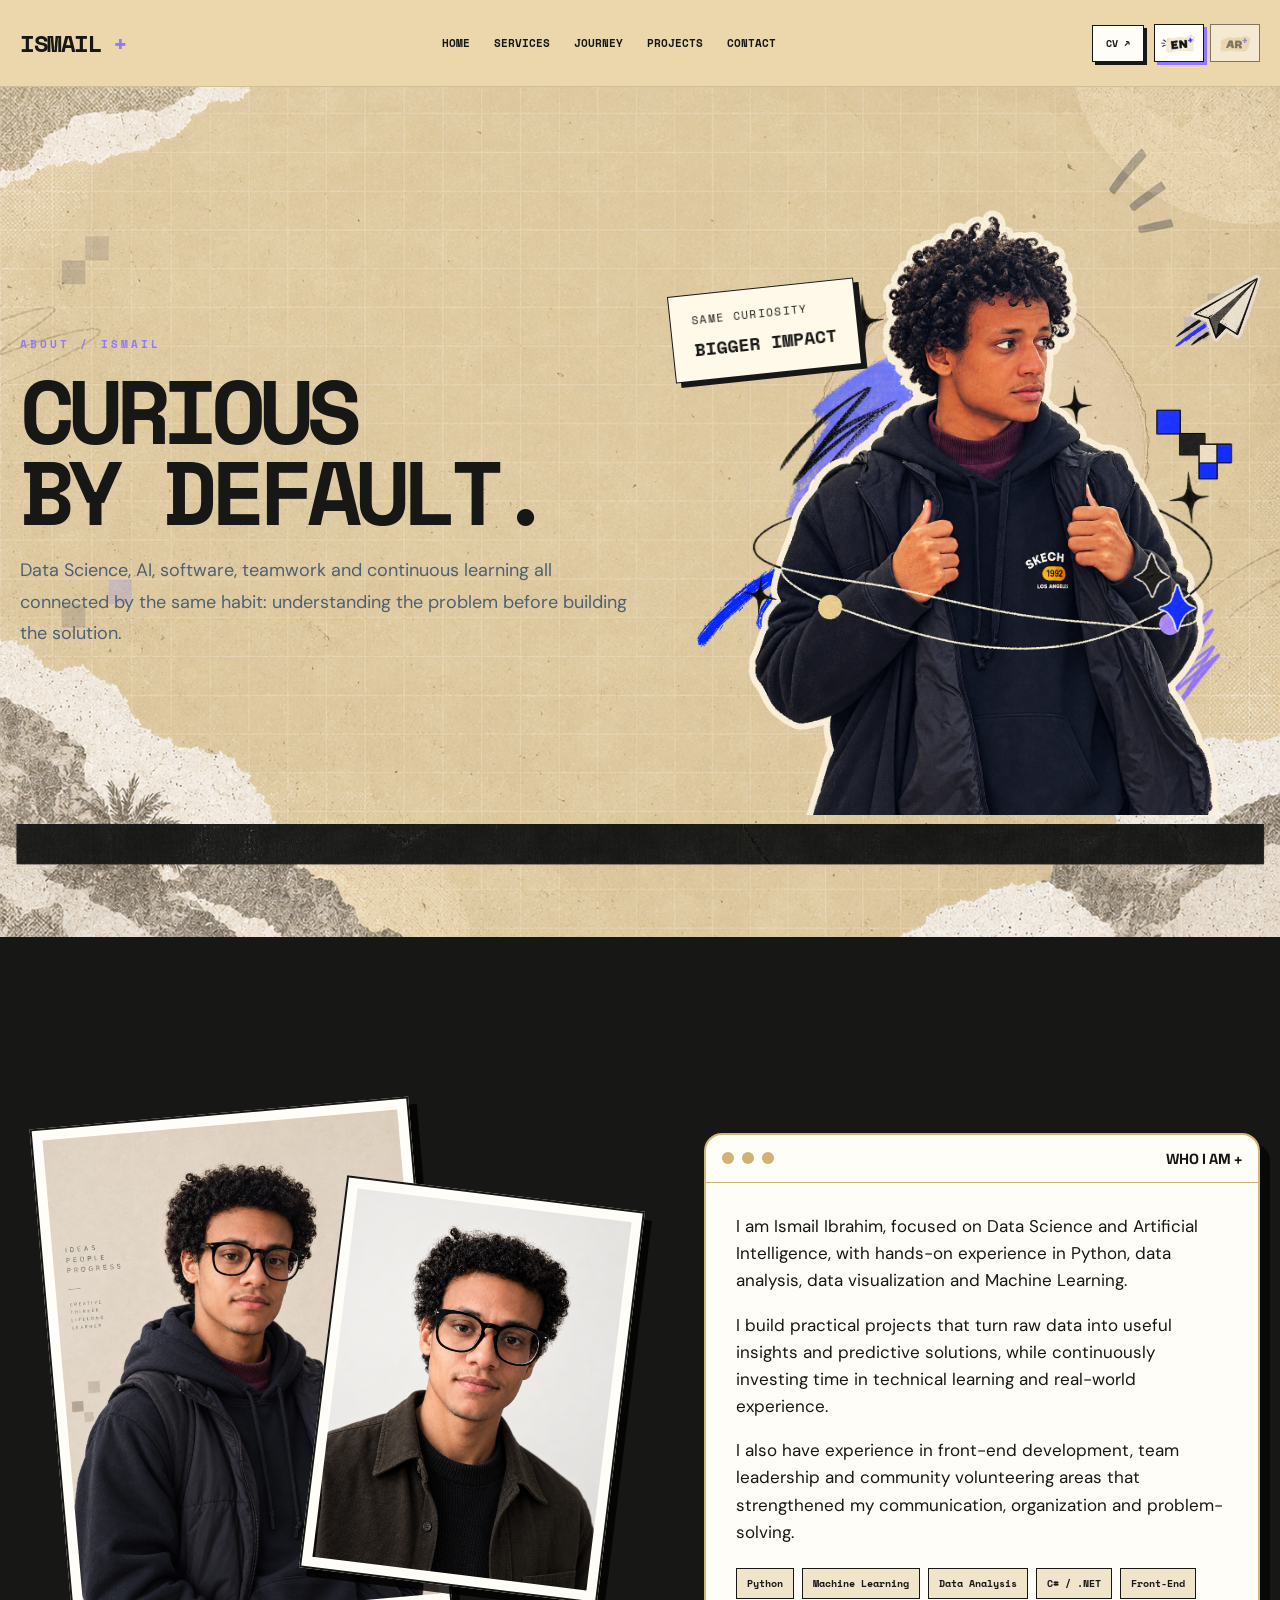
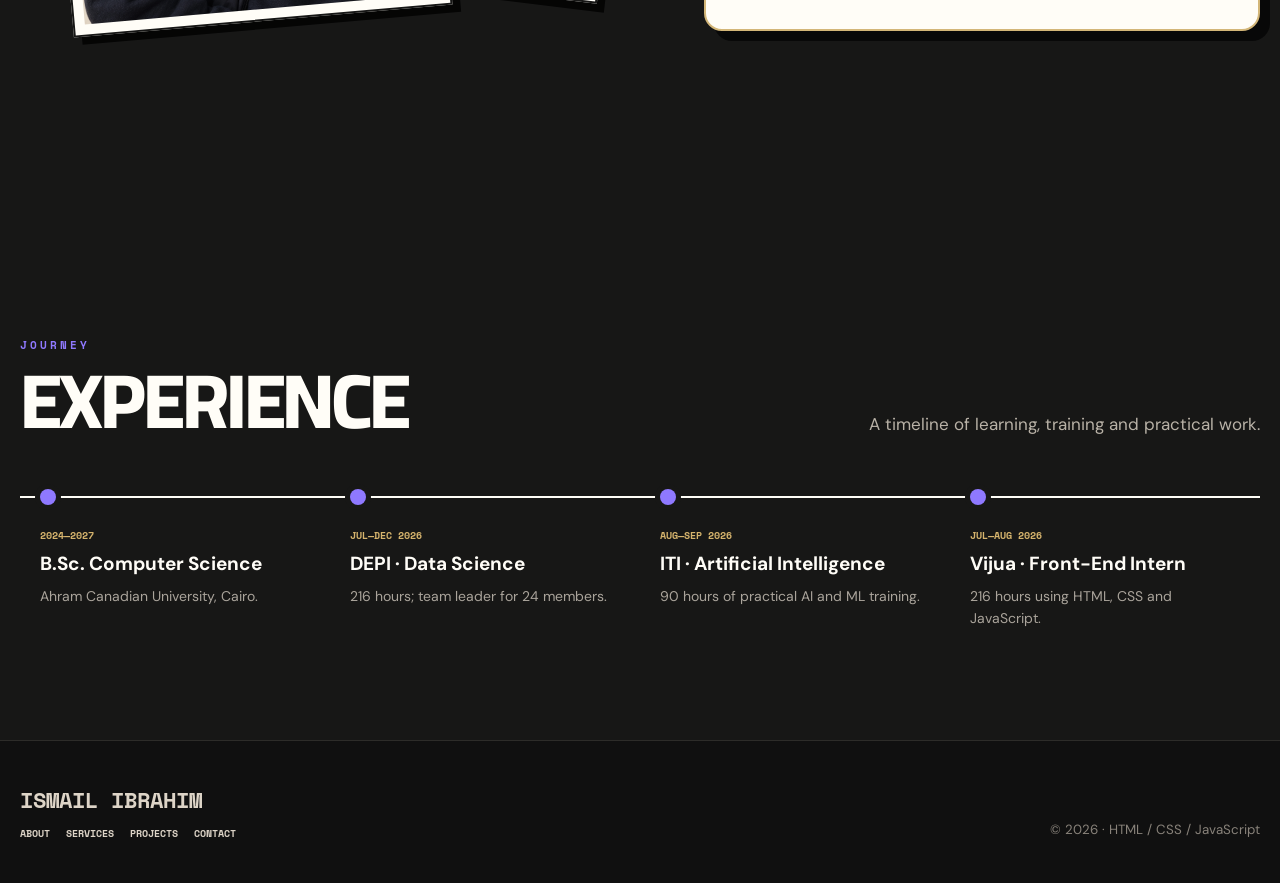
==== about.html @ d29a6de3 "Initial commit" ====
<!doctype html>
    <html lang="en" dir="ltr">
    <head>
        <meta charset="utf-8">
        <meta name="viewport" content="width=device-width,initial-scale=1">
        <meta name="description" content="Ismail Ibrahim portfolio Data Science, AI, development and practical projects.">
        <title>About | Ismail Ibrahim</title>
        <link rel="stylesheet" href="assets/css/style.css">
        <link
        rel="icon"
        type="image/png"
        href="assets/images/Origami Parrot in Rust and Charcoal.png"
        >
    </head>
    <body data-title-en="About | Ismail Ibrahim" data-title-ar="عني | إسماعيل إبراهيم">
        <div class="lang-flight">
            <img src="assets/images/plane.png" alt="">
        </div>
        <div class="page-shell">
            <header class="site-header">
    <div class="container header-inner">
      <a class="brand" href="index.html">ISMAIL<span>+</span></a>
      <nav class="main-nav" aria-label="Primary navigation">
        <a href="index.html" data-page="home" data-en="Home" data-ar="الرئيسية">Home</a>
        <a href="services.html" data-en="Services" data-ar="الخدمات">Services</a>
        <a href="about.html#journey" data-en="Journey" data-ar="الرحلة">Journey</a>
        <a href="projects.html" data-en="Projects" data-ar="مشاريعي">Projects</a>
        <a href="contact.html" data-en="Contact" data-ar="كلمني">Contact</a>
      </nav>
      <div class="header-actions">
        <a class="cv-mini" href="assets/docs/Ismail-Ibraheem-CV.pdf" target="_blank" rel="noreferrer" data-en="CV ↗" data-ar="السيرة ↗">CV ↗</a>
        <div class="language-buttons" aria-label="Language switcher">
          <button class="language-btn active" data-lang="en" aria-label="English"><img src="assets/images/lang-en.png" alt="EN"></button>
          <button class="language-btn" data-lang="ar" aria-label="العربية"><img src="assets/images/lang-ar.png" alt="AR"></button>
        </div>
        <button class="menu-toggle" type="button" aria-label="Menu" aria-expanded="false">☰</button>
      </div>
    </div>
  </header>
                <main>
<section class="page-hero paper-bg about-hero">

  <div class="container about-hero-layout">

    <!-- =========================
         TEXT
    ========================== -->
    <div class="about-hero-copy reveal">

      <div
        class="eyebrow"
        data-en="ABOUT / ISMAIL"
        data-ar="عني / إسماعيل"
      >
        ABOUT / ISMAIL
      </div>


      <h1
        data-en="CURIOUS<br>BY DEFAULT."
        data-ar="فضولي<br>بطبعي."
      >
        CURIOUS<br>
        BY DEFAULT.
      </h1>


      <p
        data-en="Data Science, AI, software, teamwork and continuous learning all connected by the same habit: understanding the problem before building the solution."
        data-ar="Data Science وAI وبرمجة وشغل مع ناس كتير والحاجة المشتركة بينهم إني بحب أفهم المشكلة الأول قبل ما أبني الحل."
      >
        Data Science, AI, software, teamwork and continuous learning
        all connected by the same habit: understanding the problem
        before building the solution.
      </p>

    </div>


    <!-- =========================
         PORTRAIT AREA
    ========================== -->
    <div class="about-hero-art reveal">

      <!-- Background Circle -->
      <img
        class="about-asset about-circle"
        src="assets/images/circle-beige.png"
        alt=""
      >


      <!-- Main Portrait -->
      <img
        class="about-main-portrait"
        src="assets/images/Stylized Orbiting Streetwear Portrait.png"
        alt="Ismail Ibrahim"
      >


      <!-- Pixel Asset -->
      <img
        class="about-asset about-pixels"
        src="assets/images/pixel-mosaic.png"
        alt=""
      >


      <!-- Blue Scribble -->
      <img
        class="about-asset about-scribble"
        src="assets/images/blue-scribble.png"
        alt=""
      >


      <!-- Sparkles -->
      <img
        class="about-asset about-sparkles"
        src="assets/images/sparkles.png"
        alt=""
      >


      <!-- Paper Plane -->
      <img
        class="about-asset about-plane"
        src="assets/images/plane.png"
        alt=""
      >


      <!-- Floating Note -->
      <div class="about-floating-note">
        <span
          data-en="SAME CURIOSITY"
          data-ar="نفس الفضول"
        >
          SAME CURIOSITY
        </span>

        <strong
          data-en="BIGGER IMPACT"
          data-ar="أثر أكبر"
        >
          BIGGER IMPACT
        </strong>
      </div>

    </div>

  </div>

</section>
<section class="section large dark">
    <div class="container about-split">
        <div class="photo-stack reveal">
            <div class="photo-card one">
                <img src="assets/images/personal-clean.png" alt="Ismail full portrait">
            </div>
            <div class="photo-card two">
                <img src="assets/images/personal-headshot.png" alt="Ismail portrait">
            </div></div><div class="about-window reveal">
                <div class="about-window-head"><span class="dot"></span>
                    <span class="dot"></span>
                    <span class="dot"></span>
                    <strong data-en="WHO I AM +" data-ar="أنا مين +">WHO I AM +</strong>
                </div>
                <div class="about-window-body">
                    <p data-en="I am Ismail Ibrahim, focused on Data Science and Artificial Intelligence, with hands-on experience in Python, data analysis, data visualization and Machine Learning." data-ar="أنا إسماعيل إبراهيم، طالب Computer Science ومركز أكتر على Data Science وAI، وعندي شغل عملي في Python وتحليل الداتا والـVisualization والـMachine Learning.">I am Ismail Ibrahim, focused on Data Science and Artificial Intelligence, with hands-on experience in Python, data analysis, data visualization and Machine Learning.</p>
                    <p data-en="I build practical projects that turn raw data into useful insights and predictive solutions, while continuously investing time in technical learning and real-world experience." data-ar="بحب المشاريع اللي تبدأ من داتا أو مشكلة شكلها ملخبط وتنتهي بحاجة مفيدة وواضحة تقدر تستخدمها فعلًا.">I build practical projects that turn raw data into useful insights and predictive solutions, while continuously investing time in technical learning and real-world experience.</p>
                    <p data-en="I also have experience in front-end development, team leadership and community volunteering areas that strengthened my communication, organization and problem-solving." data-ar="اشتغلت كمان Front-End، وقدت فريق، وشاركت في شغل تطوعي، والحاجات دي فرقت معايا جدًا في التواصل والتنظيم وحل المشاكل.">I also have experience in front-end development, team leadership and community volunteering areas that strengthened my communication, organization and problem-solving.</p>
                    <div class="chips">
                        <span class="chip">Python</span>
                        <span class="chip">Machine Learning</span>
                        <span class="chip">Data Analysis</span>
                        <span class="chip">C# / .NET</span>
                        <span class="chip">Front-End</span>
                    </div>
                </div>
            </div>
        </div>
    </section>
<section id="journey" class="section dark">
    <div class="container">
        <div class="section-head reveal">
            <div>
                <div class="eyebrow" data-en="Journey" data-ar="الرحلة">Journey</div>
                <h2 class="section-title" data-en="EXPERIENCE" data-ar="الخبرات">EXPERIENCE</h2>
            </div>
            <p class="section-copy" data-en="A timeline of learning, training and practical work." data-ar="الخط اللي مشيت فيه من التعلم للتدريب للشغل العملي.">A timeline of learning, training and practical work.</p>
        </div>
        <div class="timeline reveal">
            <article class="time">
                <div class="date">2024—2027</div>
                <h3 data-en="B.Sc. Computer Science" data-ar="بكالوريوس علوم حاسب">B.Sc. Computer Science</h3>
                <p data-en="Ahram Canadian University, Cairo." data-ar="جامعة الأهرام الكندية، القاهرة.">Ahram Canadian University, Cairo.</p>
            </article>
            <article class="time">
                <div class="date">JUL—DEC 2026</div>
                <h3>DEPI · Data Science</h3>
                <p data-en="216 hours; team leader for 24 members." data-ar="216 ساعة تدريب، وكنت Team Leader لـ24 شخص.">216 hours; team leader for 24 members.</p>
            </article>
            <article class="time">
                <div class="date">AUG—SEP 2026</div>
                <h3>ITI · Artificial Intelligence</h3>
                <p data-en="90 hours of practical AI and ML training." data-ar="90 ساعة تدريب عملي في AI وMachine Learning.">90 hours of practical AI and ML training.</p>
            </article><article class="time">
                <div class="date">JUL—AUG 2026</div>
                <h3>Vijua · Front-End Intern</h3>
                <p data-en="216 hours using HTML, CSS and JavaScript." data-ar="216 ساعة شغل وتدريب على HTML وCSS وJavaScript.">216 hours using HTML, CSS and JavaScript.</p>
            </article>
        </div>
    </div>
</section>
</main>
<footer class="footer">
    <div class="container footer-grid">
        <div>
            <div class="footer-name">ISMAIL IBRAHIM</div>
            <div class="footer-links">
                <a href="about.html" data-en="ABOUT" data-ar="عني">ABOUT</a>
                <a href="services.html" data-en="SERVICES" data-ar="الخدمات">SERVICES</a>
                <a href="projects.html" data-en="PROJECTS" data-ar="المشاريع">PROJECTS</a>
                <a href="contact.html" data-en="CONTACT" data-ar="تواصل">CONTACT</a>
            </div>
        </div>
        <small>© 2026 · HTML / CSS / JavaScript</small>
    </div>
</footer>
</div>
<script src="assets/js/app.js">

</script>
</body>
</html>
---- assets/css/style.css ----
@import url('https://fonts.googleapis.com/css2?family=Cairo:wght@400;500;600;700;800&family=DM+Sans:wght@400;500;600;700&family=Space+Mono:wght@400;700&display=swap');

:root{
  --paper:#ead5a8;
  --paper-light:#f7edd7;
  --ink:#171716;
  --ink-2:#24231f;
  --white:#fffdf7;
  --muted:#6b6255;
  --purple:#8f79ff;
  --blue:#4338ff;
  --gold:#d6b46d;
  --line:rgba(23,23,22,.16);
  --max:1240px;
}
*{box-sizing:border-box}
html{scroll-behavior:smooth}
body{margin:0;background:var(--paper-light);color:var(--ink);font-family:'DM Sans',Arial,sans-serif;line-height:1.6;overflow-x:hidden}
a{color:inherit;text-decoration:none}
img{display:block;max-width:100%}
button,input,textarea{font:inherit}
::selection{background:var(--purple);color:#fff}
.container{width:min(var(--max),calc(100% - 40px));margin-inline:auto}
.page-shell{transition:opacity .25s ease,transform .25s ease,filter .25s ease}
body.lang-switching .page-shell{opacity:.12;transform:scale(.992);filter:blur(3px)}

/* Header */
.topbar{position:sticky;top:0;z-index:80;background:rgba(234,213,168,.9);backdrop-filter:blur(14px);border-bottom:1px solid rgba(0,0,0,.08)}
.nav{min-height:78px;display:flex;align-items:center;justify-content:space-between;gap:22px}
.brand{font:700 24px/1 'Space Mono',monospace;letter-spacing:-.06em}.brand span{color:var(--purple)}
.nav-links{display:flex;align-items:center;gap:24px;font:700 11px/1 'Space Mono',monospace;text-transform:uppercase;letter-spacing:.05em}
.nav-links a{position:relative;padding:8px 0}.nav-links a::after{content:'';position:absolute;left:0;right:100%;bottom:0;height:3px;background:var(--ink);transition:.2s}.nav-links a:hover::after,.nav-links a.active::after{right:0}
.nav-actions{display:flex;align-items:center;gap:10px}
.nav-btn,.lang-switcher{border:1.5px solid var(--ink);background:var(--white);box-shadow:3px 3px 0 var(--ink)}
.nav-btn{padding:10px 13px;font:700 10px 'Space Mono',monospace}
.language-switcher{display:flex;align-items:center;gap:7px;padding:7px 10px}.language-switcher>span{opacity:.35}.lang-btn{border:0;background:transparent;font:700 10px 'Space Mono',monospace;opacity:.4;cursor:pointer}.lang-btn.active{opacity:1;color:var(--purple)}
.menu-btn{display:none;width:42px;height:42px;border:1.5px solid var(--ink);background:var(--white);font-size:22px}

/* Language plane transition */
.lang-flight{position:fixed;inset:0;z-index:999;pointer-events:none;display:none;overflow:hidden;background:rgba(234,213,168,.18)}
.lang-flight.active{display:block}
.lang-flight img{position:absolute;width:190px;top:42%;filter:drop-shadow(8px 12px 0 rgba(0,0,0,.12))}
.lang-flight.to-ar img{animation:planeToAr .8s cubic-bezier(.2,.65,.2,1) forwards}
.lang-flight.to-en img{transform:scaleX(-1);animation:planeToEn .8s cubic-bezier(.2,.65,.2,1) forwards}
@keyframes planeToAr{from{left:-220px;transform:rotate(-5deg)}to{left:calc(100% + 40px);transform:rotate(7deg)}}
@keyframes planeToEn{from{right:-220px;transform:scaleX(-1) rotate(-5deg)}to{right:calc(100% + 40px);transform:scaleX(-1) rotate(7deg)}}

/* common backgrounds */
.paper-bg{background-color:var(--paper);background-image:url('../images/vintage_beige_grid_paper_collage.png');background-size:cover;background-position:center}
.dark{background:var(--ink);color:var(--white)}
.light{background:var(--paper-light);color:var(--ink)}
.section{position:relative;padding:110px 0;overflow:hidden}
.section.large{padding:135px 0}
.section-head{display:flex;justify-content:space-between;gap:32px;align-items:flex-end;margin-bottom:58px}
.eyebrow{font:700 11px 'Space Mono',monospace;letter-spacing:.28em;text-transform:uppercase;color:var(--purple);margin-bottom:10px}
.section-title{margin:0;font-family:'Cairo','DM Sans',sans-serif;font-size:clamp(44px,6vw,78px);font-weight:800;line-height:.98;letter-spacing:-.04em}
.section-copy{max-width:560px;margin:0;color:#b9b2a7;font-size:17px}.light .section-copy{color:#5f574b}

/* hero */
.hero{min-height:calc(100vh - 78px);display:flex;align-items:center;position:relative;overflow:hidden;padding:60px 0 85px}
.hero::after{content:'';position:absolute;left:0;right:0;bottom:-2px;height:130px;background:url('../images/torn_paper_collage_divider.png') center bottom/cover no-repeat;z-index:8;pointer-events:none}
.hero-grid{display:grid;grid-template-columns:.78fr 1.22fr;align-items:center;gap:26px;position:relative;z-index:5}
.hero-copy{padding-bottom:52px}
.folio{margin:0;font:700 clamp(60px,8vw,118px)/.84 'Space Mono',monospace;letter-spacing:-.1em}.folio .accent{color:var(--purple)}
.hero-kicker{margin:24px 0 0;font:700 11px/1.8 'Space Mono',monospace;letter-spacing:.26em;text-transform:uppercase}.hero-kicker b{display:block;color:var(--muted)}
.hero-lead{max-width:560px;font-size:19px;color:#40392d;margin:26px 0 0}
.actions{display:flex;gap:12px;flex-wrap:wrap;margin-top:30px}
.btn{display:inline-flex;align-items:center;justify-content:center;gap:8px;padding:14px 18px;border:2px solid var(--ink);background:var(--white);font:700 11px 'Space Mono',monospace;box-shadow:4px 4px 0 var(--ink);transition:.2s}.btn:hover{transform:translate(2px,2px);box-shadow:2px 2px 0 var(--ink)}.btn.primary{background:var(--ink);color:var(--white);box-shadow:4px 4px 0 var(--purple)}
.hero-art{min-height:760px;position:relative}
.halo{position:absolute;width:470px;height:470px;border-radius:50%;background:url('../images/vintage_torn_paper_sticker_circle.png') center/contain no-repeat;left:50%;top:30px;transform:translateX(-50%);opacity:.86}
.hero-portrait{position:absolute;left:50%;bottom:10px;transform:translateX(-50%);height:760px;width:auto;max-width:none;z-index:3}
.name-strip{position:absolute;z-index:6;left:50%;top:265px;transform:translateX(-50%) rotate(-1deg);min-width:590px;padding:10px 28px 17px;background:var(--white);border:2px solid var(--ink);box-shadow:7px 7px 0 var(--ink);font:800 clamp(58px,6.8vw,94px)/1 'Cairo',sans-serif;text-align:center}
.name-strip:before,.name-strip:after{content:'';position:absolute;width:14px;height:14px;background:var(--ink);border:2px solid var(--white);box-shadow:0 0 0 1px var(--ink)}.name-strip:before{left:-8px;top:-8px}.name-strip:after{right:-8px;bottom:-8px}
.hero-note{position:absolute;z-index:5;font:700 11px/1.8 'Space Mono',monospace;letter-spacing:.3em;text-transform:uppercase}.hero-note.n1{left:0;top:60px}.hero-note.n2{right:0;top:78px;text-align:right}.hero-note.n3{left:22px;bottom:190px;font:700 18px/1.45 'Cairo',sans-serif;letter-spacing:0;text-transform:none;transform:rotate(-8deg)}.hero-note.n4{right:12px;bottom:160px;font:700 17px/1.45 'Cairo',sans-serif;letter-spacing:0;text-transform:none;transform:rotate(-7deg);text-align:right}
.hero-doodle{position:absolute;width:170px;z-index:2;opacity:.9}.hero-doodle.d1{left:7%;bottom:260px}.hero-doodle.d2{right:10%;top:360px;width:130px}.hero-doodle.d3{left:16%;top:225px;width:80px}

/* intro about */
.about-split{display:grid;grid-template-columns:1.05fr .95fr;gap:70px;align-items:center}
.about-window{background:var(--white);color:var(--ink);border:2px solid #d3b678;border-radius:18px;overflow:hidden;box-shadow:10px 10px 0 #080808}
.about-window-head{height:48px;border-bottom:1px solid #cfb274;display:flex;align-items:center;gap:8px;padding:0 16px;font:700 15px 'Cairo',sans-serif}.dot{width:12px;height:12px;border-radius:50%;background:#d2b274}.about-window-head strong{margin-left:auto}
.about-window-body{padding:30px}.about-window-body p{margin:0 0 17px;font-size:17px}.chips{display:flex;gap:8px;flex-wrap:wrap;margin-top:22px}.chip{padding:7px 10px;border:1px solid var(--ink);background:#f0e4ca;font:700 10px 'Space Mono',monospace}
.photo-stack{position:relative;min-height:620px}.photo-card{position:absolute;background:var(--white);border:2px solid var(--ink);padding:10px;box-shadow:8px 8px 0 rgba(0,0,0,.8)}.photo-card img{width:100%;height:100%;object-fit:cover}.photo-card.one{width:380px;height:510px;left:5%;top:40px;transform:rotate(-5deg)}.photo-card.two{width:300px;height:395px;right:2%;top:120px;transform:rotate(7deg)}

/* charts */
.charts-grid{display:grid;grid-template-columns:1.1fr .9fr;gap:26px}.chart-panel{position:relative;border:1px solid rgba(255,255,255,.24);padding:30px;min-height:390px;overflow:hidden}.chart-panel h3{margin:0 0 8px;font-size:28px}.chart-panel p{margin:0 0 26px;color:#aaa49b}.bars-list{display:grid;gap:20px}.bar-row{display:grid;grid-template-columns:180px 1fr 54px;align-items:center;gap:18px}.bar-row strong{font-size:14px}.track{height:18px;background:#353431;border:1px solid #5c5953;position:relative}.fill{height:100%;background:linear-gradient(90deg,var(--gold),#f2d893);border-right:3px solid var(--purple)}
.radial-wrap{display:grid;place-items:center;min-height:280px;position:relative}.radar{width:260px;height:260px;position:relative}.radar:before,.radar:after{content:'';position:absolute;inset:20px;border:1px solid rgba(255,255,255,.26);border-radius:50%}.radar:after{inset:55px}.radar .shape{position:absolute;inset:40px;background:rgba(143,121,255,.35);clip-path:polygon(50% 0,88% 24%,100% 64%,68% 100%,22% 86%,0 40%);border:2px solid var(--purple)}

/* timeline */
.timeline{display:grid;grid-template-columns:repeat(4,1fr);border-top:2px solid currentColor;margin-top:34px}.time{position:relative;padding:30px 20px 0}.time:before{content:'';position:absolute;top:-9px;left:20px;width:16px;height:16px;border-radius:50%;background:var(--purple);box-shadow:0 0 0 5px var(--ink)}.time .date{font:700 10px 'Space Mono',monospace;color:var(--gold)}.time h3{font-size:19px;line-height:1.25;margin:9px 0}.time p{margin:0;color:#aaa49b;font-size:14px}

/* projects */
.project-list{display:grid;gap:34px}.project-row{display:grid;grid-template-columns:.78fr 1.22fr;gap:44px;align-items:center;background:var(--white);border:2px solid var(--ink);box-shadow:8px 8px 0 var(--ink);padding:22px}.project-row:nth-child(even){grid-template-columns:1.22fr .78fr}.project-row:nth-child(even) .project-visual{order:2}.project-visual{min-height:330px;position:relative;overflow:hidden;background:var(--paper);border:1px solid var(--ink)}.project-visual.grid{background-image:linear-gradient(rgba(23,23,22,.08) 1px,transparent 1px),linear-gradient(90deg,rgba(23,23,22,.08) 1px,transparent 1px);background-size:28px 28px}.project-visual img{width:100%;height:100%;object-fit:cover}.project-copy .meta{font:700 10px 'Space Mono',monospace;letter-spacing:.18em;color:var(--muted)}.project-copy h3{font-size:38px;line-height:1;margin:12px 0 12px}.project-copy p{font-size:16px;color:#5f584b;margin:0 0 18px}.tech{display:flex;gap:7px;flex-wrap:wrap}.tech span{border:1px solid var(--ink);padding:6px 9px;background:#efe2c8;font:700 10px 'Space Mono',monospace}.project-links{display:flex;gap:10px;flex-wrap:wrap;margin-top:22px}.mini-btn{padding:10px 13px;border:1.5px solid var(--ink);font:700 10px 'Space Mono',monospace;background:var(--white)}
.chart-art{position:absolute;inset:28px;display:flex;align-items:flex-end;gap:14px;border-left:2px solid var(--ink);border-bottom:2px solid var(--ink);padding:12px}.chart-art i{flex:1;background:var(--ink);border:2px solid var(--ink)}.chart-art i:nth-child(1){height:28%;background:#eee4cf}.chart-art i:nth-child(2){height:48%;background:var(--gold)}.chart-art i:nth-child(3){height:80%;background:var(--purple)}.chart-art i:nth-child(4){height:66%;background:#eee4cf}.chart-art i:nth-child(5){height:92%;background:var(--ink)}

/* services */
.services-grid{display:grid;grid-template-columns:repeat(3,1fr);gap:20px}.service{position:relative;min-height:290px;border:1px solid rgba(255,255,255,.27);padding:28px;overflow:hidden}.service .num{font:700 10px 'Space Mono',monospace;color:var(--purple)}.service h3{font-size:26px;line-height:1.12;margin:16px 0 10px}.service p{color:#aaa49b;margin:0}.service img{position:absolute;right:-15px;bottom:-15px;width:120px;opacity:.18}
.process{display:grid;grid-template-columns:repeat(4,1fr);gap:18px;margin-top:62px}.process-step{border-top:2px solid var(--white);padding:22px 0}.process-step b{font:700 10px 'Space Mono',monospace;color:var(--gold)}.process-step h4{font-size:20px;margin:10px 0}.process-step p{margin:0;color:#aaa49b;font-size:14px}

/* contact */
.contact-grid{display:grid;grid-template-columns:.8fr 1.2fr;gap:42px;align-items:start}.contact-card{border:1px solid rgba(255,255,255,.26);padding:30px}.contact-card h2{font-size:42px;line-height:1;margin:0 0 16px}.contact-card p{color:#aaa49b}.contact-card a{display:block;margin:12px 0;color:#ddd4c7;word-break:break-word}.form{display:grid;grid-template-columns:1fr 1fr;gap:14px}.field{display:grid;gap:7px}.field.full{grid-column:1/-1}.field label{font:700 10px 'Space Mono',monospace;letter-spacing:.14em;text-transform:uppercase}.field input,.field textarea{background:#242422;border:1px solid #67645d;color:#fff;padding:14px;outline:none}.field input:focus,.field textarea:focus{border-color:var(--purple)}.field textarea{min-height:180px;resize:vertical}.form-note{font-size:12px;color:#99938a;margin-top:10px}
.contact-photo{margin-top:30px;border:2px solid var(--white);box-shadow:8px 8px 0 var(--purple);transform:rotate(-2deg)}

/* page heroes */
.page-hero{min-height:64vh;display:flex;align-items:center;position:relative;overflow:hidden;padding:90px 0 110px}.page-hero::after{content:'';position:absolute;left:0;right:0;bottom:-2px;height:115px;background:url('../images/torn_paper_collage_divider.png') center bottom/cover no-repeat;z-index:2}.page-hero h1{margin:0;font:700 clamp(66px,9vw,132px)/.86 'Space Mono',monospace;letter-spacing:-.1em;max-width:950px}.page-hero p{max-width:720px;font-size:19px;color:#484133}.page-hero .decor{position:absolute;right:5%;top:16%;width:200px;opacity:.26}

/* footer */
.footer{background:#101010;color:#ddd4c7;padding:42px 0;border-top:1px solid #2d2c29}.footer-grid{display:flex;justify-content:space-between;gap:24px;align-items:flex-end}.footer-name{font:700 22px 'Space Mono',monospace}.footer-links{display:flex;gap:16px;flex-wrap:wrap;margin-top:10px;font:700 10px 'Space Mono',monospace}.footer small{color:#88827a}

/* reveal */
.reveal{opacity:0;transform:translateY(20px);transition:opacity .65s ease,transform .65s ease}.reveal.visible{opacity:1;transform:none}

/* RTL */
html[dir='rtl'] body{font-family:'Cairo','DM Sans',sans-serif}.rtl-flip{transition:transform .3s ease}html[dir='rtl'] .rtl-flip{transform:scaleX(-1)}
html[dir='rtl'] .nav,html[dir='rtl'] .nav-links,html[dir='rtl'] .actions,html[dir='rtl'] .chips,html[dir='rtl'] .tech,html[dir='rtl'] .project-links,html[dir='rtl'] .footer-links{direction:rtl}
html[dir='rtl'] .hero-copy,html[dir='rtl'] .section-head,html[dir='rtl'] .about-window-body,html[dir='rtl'] .project-copy,html[dir='rtl'] .service,html[dir='rtl'] .contact-card,html[dir='rtl'] .form,html[dir='rtl'] .page-hero,html[dir='rtl'] .time{text-align:right}
html[dir='rtl'] .about-window-head strong{margin-left:0;margin-right:auto}
html[dir='rtl'] .time:before{left:auto;right:20px}
html[dir='rtl'] .project-row:nth-child(even) .project-visual{order:0}
html[dir='rtl'] .contact-card a{direction:ltr;text-align:left}

@media(max-width:1000px){.hero-grid,.about-split,.charts-grid,.contact-grid,.project-row,.project-row:nth-child(even){grid-template-columns:1fr}.project-row:nth-child(even) .project-visual{order:0}.hero{padding-top:40px}.hero-art{min-height:680px}.hero-portrait{height:670px}.timeline{grid-template-columns:1fr 1fr;row-gap:34px}.services-grid{grid-template-columns:1fr 1fr}.process{grid-template-columns:1fr 1fr}.section-head{display:block}.section-copy{margin-top:18px}}
@media(max-width:760px){.container{width:min(100% - 26px,var(--max))}.nav-links,.nav-actions{display:none}.menu-btn{display:block}.nav.open{height:auto;flex-wrap:wrap;align-items:flex-start;padding:18px 0}.nav.open .nav-links{display:grid;width:100%;gap:12px;border-top:1px solid var(--line);padding-top:16px}.nav.open .nav-actions{display:flex;width:100%;flex-wrap:wrap}.hero-grid{grid-template-columns:1fr}.hero-copy{padding-bottom:0}.folio{font-size:66px}.hero-art{min-height:560px}.hero-portrait{height:550px}.halo{width:340px;height:340px}.name-strip{top:190px;min-width:90%;font-size:54px}.hero-note.n1{top:12px}.hero-note.n2{display:none}.hero-note.n3{left:0;bottom:130px;font-size:15px}.hero-note.n4{right:0;bottom:110px;font-size:14px}.photo-stack{min-height:520px}.photo-card.one{width:280px;height:390px}.photo-card.two{width:220px;height:300px}.timeline,.services-grid,.process,.form{grid-template-columns:1fr}.time{border-left:2px solid currentColor;margin-left:9px;padding-left:22px;padding-bottom:22px}.timeline{border-top:0}.time:before{top:22px;left:-9px}.field.full{grid-column:auto}.project-row{padding:14px}.project-copy h3{font-size:31px}.bar-row{grid-template-columns:120px 1fr 42px}.footer-grid{display:block}.footer small{display:block;margin-top:18px}.page-hero{min-height:54vh}.page-hero h1{font-size:64px}}

/* =========================================================
   V5 HOME LAYOUT — replacement home supplied by user
========================================================= */
.site-header{position:sticky;top:0;z-index:90;background:rgba(234,213,168,.92);backdrop-filter:blur(14px);border-bottom:1px solid rgba(23,23,22,.12)}
.header-inner{min-height:78px;display:flex;align-items:center;justify-content:space-between;gap:22px}
.site-header .brand{font:700 24px/1 'Space Mono',monospace;letter-spacing:-.06em}.site-header .brand span{color:var(--purple)}
.main-nav{display:flex;gap:24px;align-items:center;font:700 11px/1 'Space Mono',monospace;text-transform:uppercase}.main-nav a{position:relative}.main-nav a:after{content:'';position:absolute;left:0;right:100%;bottom:-8px;height:3px;background:var(--ink);transition:.2s}.main-nav a:hover:after{right:0}
.header-actions{display:flex;align-items:center;gap:10px}.cv-mini{padding:10px 13px;border:1.5px solid var(--ink);background:var(--white);box-shadow:3px 3px 0 var(--ink);font:700 10px 'Space Mono',monospace}
.language-buttons{display:flex;gap:6px}.language-btn{width:50px;height:38px;padding:3px;border:1.5px solid var(--ink);background:var(--white);cursor:pointer;opacity:.5}.language-btn.active{opacity:1;box-shadow:3px 3px 0 var(--purple)}.language-btn img{width:100%;height:100%;object-fit:contain}
.menu-toggle{display:none;width:42px;height:42px;border:1.5px solid var(--ink);background:var(--white);font-size:22px}
.language-transition{position:fixed;inset:0;z-index:999;pointer-events:none;display:none;overflow:hidden;background:rgba(234,213,168,.12)}.language-transition.active{display:block}.transition-plane{position:absolute;width:190px;top:42%;filter:drop-shadow(8px 12px 0 rgba(0,0,0,.12))}.language-transition.to-ar .transition-plane{animation:homePlaneAr .8s cubic-bezier(.2,.65,.2,1) forwards}.language-transition.to-en .transition-plane{transform:scaleX(-1);animation:homePlaneEn .8s cubic-bezier(.2,.65,.2,1) forwards}@keyframes homePlaneAr{from{left:-220px}to{left:calc(100% + 40px)}}@keyframes homePlaneEn{from{right:-220px}to{right:calc(100% + 40px)}}
#pageContent{transition:opacity .25s ease,transform .25s ease,filter .25s ease}body.lang-switching #pageContent{opacity:.16;transform:scale(.994);filter:blur(3px)}

.hero-layout{display:grid;grid-template-columns:.78fr 1.22fr;gap:26px;align-items:center;position:relative;z-index:5}.micro{font:700 11px 'Space Mono',monospace;letter-spacing:.2em;color:var(--muted)}.hero-title{margin:0;font:700 clamp(60px,8vw,118px)/.84 'Space Mono',monospace;letter-spacing:-.1em}.hero-title .plus{color:var(--purple)}.hero-actions{display:flex;gap:12px;flex-wrap:wrap;margin-top:30px}.paper-button{display:inline-flex;align-items:center;justify-content:center;padding:14px 18px;border:2px solid var(--ink);background:var(--white);box-shadow:4px 4px 0 var(--ink);font:700 11px 'Space Mono',monospace;transition:.2s}.paper-button:hover{transform:translate(2px,2px);box-shadow:2px 2px 0 var(--ink)}.paper-button.dark{background:var(--ink);color:var(--white);box-shadow:4px 4px 0 var(--purple)}
.hero-portrait-zone{min-height:760px;position:relative}.hero-circle{position:absolute;width:420px;left:53%;top:28px;transform:translateX(-50%);opacity:.74;z-index:1}.hero-pixels{position:absolute;width:115px;right:5%;top:180px;z-index:4}.hero-plus{position:absolute;width:75px;left:5%;top:200px;z-index:4}.hero-scribble{position:absolute;width:160px;left:8%;bottom:245px;z-index:4}.portrait{position:absolute;height:760px;max-width:none;left:50%;bottom:0;transform:translateX(-50%);z-index:3}.hero-portrait-zone .name-strip{top:270px}.hero-sparkles{position:absolute;width:110px;right:8%;top:350px;z-index:6}.portrait-note{position:absolute;z-index:7;font:700 16px/1.45 'Cairo',sans-serif}.note-one{left:4%;bottom:190px;transform:rotate(-7deg)}.note-two{right:2%;bottom:155px;transform:rotate(-6deg);text-align:right}.hero-bottom-ridge{position:absolute;left:0;right:0;bottom:-2px;width:100%;height:135px;object-fit:cover;z-index:8;pointer-events:none}
.asset-float{animation:assetFloat 5s ease-in-out infinite}.asset-float.slow{animation-duration:7s}.asset-float.reverse{animation-direction:reverse}@keyframes assetFloat{0%,100%{transform:translateY(0)}50%{transform:translateY(-9px)}}.hero-circle.asset-float{animation-name:circleFloat}@keyframes circleFloat{0%,100%{transform:translateX(-50%) translateY(0)}50%{transform:translateX(-50%) translateY(-8px)}}

.split-layout{display:grid;grid-template-columns:.9fr 1.1fr;gap:70px;align-items:start}.section-heading{position:relative}.section-no{font:700 11px 'Space Mono',monospace;color:var(--purple);letter-spacing:.2em}.section-heading h2{font:800 clamp(42px,5vw,72px)/.98 'Cairo','DM Sans',sans-serif;letter-spacing:-.04em;margin:8px 0 0}.section-heading.wide{display:flex;justify-content:space-between;gap:36px;align-items:flex-end}.section-summary{max-width:560px;color:#5f574b}.light-copy{color:#aaa49b}.about-copy p{font-size:18px;margin:0 0 20px}.tag-row{display:flex;gap:8px;flex-wrap:wrap}.tag-row span,.project-tags span{padding:7px 10px;border:1px solid currentColor;font:700 10px 'Space Mono',monospace;background:rgba(255,255,255,.04)}.section-deco{position:absolute;pointer-events:none;opacity:.16}.about-oval{width:260px;right:-60px;top:50px}.section-divider{position:absolute;left:0;right:0;bottom:-2px;width:100%;height:120px;object-fit:cover;pointer-events:none}

.skills-section{position:relative}.skill-circle{width:260px;left:-80px;top:90px}.skill-x{width:130px;right:2%;bottom:60px}.ink{color:var(--ink)}.dark-no{color:var(--purple)}.skills-dashboard{display:grid;grid-template-columns:1.15fr .85fr;gap:28px;margin-top:52px}.skill-bars{display:grid;gap:18px}.skill-line{display:grid;grid-template-columns:220px 1fr 45px;gap:16px;align-items:center}.skill-line>div:first-child span{display:block;font-size:12px;color:var(--muted)}.bar{height:20px;background:#d8c9a8;border:1px solid var(--ink)}.bar i{display:block;height:100%;width:var(--w);background:linear-gradient(90deg,var(--ink),var(--purple))}.radar-card{border:2px solid var(--ink);padding:24px;background:var(--white);box-shadow:7px 7px 0 var(--ink)}.radar-title{font:700 11px 'Space Mono',monospace;letter-spacing:.16em}.radar{width:100%;max-width:330px;margin:10px auto;display:block}.radar-grid polygon,.radar-grid line{fill:none;stroke:#8e877a;stroke-width:1}.radar-data{fill:rgba(143,121,255,.32);stroke:var(--purple);stroke-width:3}.radar-card circle{fill:var(--ink)}.radar-labels{display:flex;gap:8px;flex-wrap:wrap;justify-content:center}.radar-labels span{font-size:11px;border:1px solid var(--ink);padding:5px 8px}

.journey-section{position:relative}.journey-chart{height:430px;position:relative;margin-top:45px}.journey-chart svg{position:absolute;inset:0;width:100%;height:280px}.journey-line{fill:none;stroke:var(--white);stroke-width:3}.journey-points{position:absolute;inset:0}.journey-points article{position:absolute;left:var(--x);top:235px;width:210px;transform:translateX(-10%)}.journey-points article:before{content:'';position:absolute;top:-18px;left:0;width:14px;height:14px;border-radius:50%;background:var(--purple);box-shadow:0 0 0 4px var(--ink)}.journey-points b{font:700 11px 'Space Mono',monospace;color:var(--gold)}.journey-points h3{font-size:18px;margin:6px 0}.journey-points p{font-size:13px;color:#aaa49b}.journey-ridge{position:absolute;left:0;right:0;bottom:-2px;width:100%;height:100px;object-fit:cover;opacity:.45}

.projects-section{position:relative}.project-sparkles{right:2%;top:50px;width:120px}.project-info{padding:8px}.project-index{font:700 10px 'Space Mono',monospace;letter-spacing:.16em;color:var(--muted)}.project-info h3{font-size:38px;line-height:1;margin:12px 0}.project-info p{font-size:16px;color:#5f584b}.project-tags{display:flex;gap:7px;flex-wrap:wrap}.reverse-row .project-visual{order:2}.metric-card{position:absolute;left:24px;top:24px;background:var(--white);border:1px solid var(--ink);padding:16px;z-index:3}.metric-card span{font:700 10px 'Space Mono',monospace}.metric-card strong{display:block;font-size:42px}.metric-card small{font-size:11px}.line-chart{position:absolute;left:24px;right:24px;bottom:26px;width:calc(100% - 48px);height:180px}.line-chart polyline{fill:none;stroke:var(--purple);stroke-width:5}.line-chart circle{fill:var(--ink)}.donut{position:absolute;width:150px;height:150px;border-radius:50%;border:28px solid var(--purple);border-right-color:var(--gold);display:grid;place-items:center;left:50%;top:50%;transform:translate(-50%,-56%);font:700 22px 'Space Mono',monospace}.mini-bars{position:absolute;left:20px;right:20px;bottom:15px;height:85px;display:flex;align-items:flex-end;gap:10px}.mini-bars i{flex:1;height:var(--h);background:var(--ink)}.browser-mock{position:absolute;inset:30px;border:2px solid var(--ink);background:var(--white);padding:20px}.browser-top{display:flex;gap:7px}.browser-top i{width:10px;height:10px;border-radius:50%;background:var(--gold)}.browser-columns{display:grid;grid-template-columns:repeat(3,1fr);gap:10px;margin-top:25px}.browser-columns span{height:100px;border:1px solid var(--ink);background:#ead5a8}.browser-line{height:14px;background:var(--ink);width:70%;margin-top:20px}.browser-line.short{width:45%}

.contact-section{position:relative}.contact-plus{width:90px;right:4%;top:70px}.contact-copy{color:#aaa49b}.contact-links a{display:block;margin:10px 0;color:#ddd4c7}.contact-form{display:grid;grid-template-columns:1fr 1fr;gap:14px}.contact-form label{display:grid;gap:7px}.contact-form label span{font:700 10px 'Space Mono',monospace}.contact-form input,.contact-form textarea{background:#242422;border:1px solid #67645d;color:#fff;padding:14px}.contact-form textarea{min-height:180px;resize:vertical}.contact-form .full{grid-column:1/-1}
.footer.paper-bg{background-image:url('../images/paper-background.png');background-size:cover;color:var(--ink);border-top:1px solid var(--ink)}.footer-row{display:flex;justify-content:space-between;gap:24px;align-items:center}.footer-row strong{font:700 18px 'Space Mono',monospace}.footer-row>div{display:flex;gap:14px}.footer-row a{font:700 10px 'Space Mono',monospace}

html[dir='rtl'] .header-inner,html[dir='rtl'] .main-nav,html[dir='rtl'] .header-actions,html[dir='rtl'] .hero-actions,html[dir='rtl'] .tag-row,html[dir='rtl'] .project-tags,html[dir='rtl'] .footer-row{direction:rtl}html[dir='rtl'] .hero-copy,html[dir='rtl'] .about-copy,html[dir='rtl'] .section-heading,html[dir='rtl'] .section-summary,html[dir='rtl'] .project-info,html[dir='rtl'] .contact-form{text-align:right}

@media(max-width:1000px){.main-nav{display:none}.menu-toggle{display:block}.hero-layout,.split-layout,.skills-dashboard{grid-template-columns:1fr}.hero-portrait-zone{min-height:670px}.portrait{height:670px}.journey-chart{height:auto}.journey-chart svg{display:none}.journey-points{position:relative;display:grid;grid-template-columns:1fr 1fr;gap:18px}.journey-points article{position:relative!important;left:auto!important;top:auto!important;transform:none;width:auto;border-top:1px solid #777;padding-top:20px}.journey-points article:before{top:-8px}.section-heading.wide{display:block}.section-heading.wide .section-summary{margin-top:18px}}
@media(max-width:760px){.header-actions .cv-mini{display:none}.language-btn{width:44px}.hero-layout{grid-template-columns:1fr}.hero-portrait-zone{min-height:550px}.portrait{height:550px}.hero-title{font-size:66px}.hero-portrait-zone .name-strip{top:195px;min-width:90%;font-size:54px}.portrait-note.note-two{display:none}.skills-dashboard{grid-template-columns:1fr}.skill-line{grid-template-columns:125px 1fr 32px}.journey-points{grid-template-columns:1fr}.contact-form{grid-template-columns:1fr}.contact-form .full{grid-column:auto}.footer-row{display:block}.footer-row>div{margin-top:12px}}
/* =========================================================
   PROJECT IMAGE SLIDER
   ضيف الجزء ده في آخر ملف style.css
========================================================= */

.project-slider {
  position: relative;
  min-height: 330px;
  overflow: hidden;
  background: #171716;
  border: 1px solid var(--ink);
  isolation: isolate;
}

.project-slides {
  position: relative;
  width: 100%;
  height: 100%;
  min-height: 330px;
}

.project-slide {
  position: absolute;
  inset: 0;
  margin: 0;
  opacity: 0;
  visibility: hidden;
  transform: scale(1.025);
  transition:
    opacity 0.65s ease,
    transform 0.85s cubic-bezier(.2,.7,.2,1),
    visibility 0.65s ease;
}

.project-slide.is-active {
  opacity: 1;
  visibility: visible;
  transform: scale(1);
}

.project-slide img {
  width: 100%;
  height: 100%;
  min-height: 330px;
  object-fit: contain;
  object-position: center;
  background: #171716;
  display: block;
}

.slider-arrow {
  position: absolute;
  top: 50%;
  z-index: 5;
  width: 42px;
  height: 42px;
  transform: translateY(-50%);
  border: 1.5px solid #171716;
  background: rgba(255, 253, 247, 0.92);
  color: #171716;
  font-size: 30px;
  line-height: 1;
  cursor: pointer;
  box-shadow: 3px 3px 0 #171716;
  transition: transform .2s ease, background .2s ease;
}

.slider-arrow:hover {
  background: #8f79ff;
  color: #fff;
}

.slider-prev {
  left: 14px;
}

.slider-next {
  right: 14px;
}

.slider-dots {
  position: absolute;
  left: 50%;
  bottom: 14px;
  z-index: 6;
  display: flex;
  gap: 8px;
  transform: translateX(-50%);
  padding: 8px 10px;
  background: rgba(23, 23, 22, 0.72);
  backdrop-filter: blur(5px);
}

.slider-dot {
  width: 9px;
  height: 9px;
  padding: 0;
  border: 1px solid #fffdf7;
  background: transparent;
  cursor: pointer;
  transition: transform .2s ease, background .2s ease;
}

.slider-dot.is-active {
  background: #8f79ff;
  transform: scale(1.25);
}

.project-slider.is-single .slider-arrow,
.project-slider.is-single .slider-dots {
  display: none;
}

/* RTL */
html[dir="rtl"] .slider-prev {
  left: auto;
  right: 14px;
}

html[dir="rtl"] .slider-next {
  right: auto;
  left: 14px;
}

/* Mobile */
@media (max-width: 760px) {
  .project-slider,
  .project-slides,
  .project-slide img {
    min-height: 240px;
  }

  .slider-arrow {
    width: 36px;
    height: 36px;
    font-size: 25px;
  }

  .slider-prev {
    left: 9px;
  }

  .slider-next {
    right: 9px;
  }

  html[dir="rtl"] .slider-prev {
    right: 9px;
  }

  html[dir="rtl"] .slider-next {
    left: 9px;
  }
}

/* Final cohesion fixes */
.dark-section{background:var(--ink);color:var(--white);position:relative;overflow:hidden}
.footer.paper-bg{background-color:var(--paper);color:var(--ink)}
@media(max-width:1000px){.main-nav.open{display:grid;position:absolute;top:78px;left:0;right:0;background:var(--paper);padding:20px;border-bottom:1px solid var(--ink);gap:18px}.header-inner{position:relative;flex-wrap:wrap}}

/* ========================================
   ABOUT HERO
======================================== */

.about-hero {
  position: relative;
  overflow: hidden;
  min-height: 650px;
}


/* Layout */

.about-hero-layout {
  min-height: 650px;

  display: grid;
  grid-template-columns: 1fr 0.9fr;

  align-items: center;

  gap: 60px;

  position: relative;
  z-index: 2;
}


/* ========================================
   TEXT
======================================== */

.about-hero-copy {
  position: relative;
  z-index: 8;
}

.about-hero-copy h1 {
  margin: 18px 0 24px;

  font-family: "Space Mono", monospace;

  font-size: clamp(64px, 7vw, 118px);

  line-height: 0.9;

  letter-spacing: -0.08em;
}

.about-hero-copy p {
  max-width: 690px;

  font-size: 18px;
  line-height: 1.75;

  color: #4d6172;
}


/* ========================================
   PORTRAIT CONTAINER
======================================== */

.about-hero-art {
  position: relative;

  min-height: 610px;

  display: flex;
  align-items: flex-end;
  justify-content: center;
}


/* Main Portrait */

.about-main-portrait {
  position: absolute;

  z-index: 6;

  bottom: -8px;
  left: 50%;

  transform: translateX(-50%);

  width: min(600px, 105%);
  max-height: 610px;

  object-fit: contain;
  object-position: center bottom;

  animation:
    aboutPortraitEnter 1.1s cubic-bezier(.2,.8,.2,1) both,
    aboutPortraitFloat 5s ease-in-out 1.1s infinite;
}


/* ========================================
   GENERIC ASSET
======================================== */

.about-asset {
  position: absolute;

  pointer-events: none;
  user-select: none;
}


/* ========================================
   CIRCLE
======================================== */

.about-circle {
  z-index: 1;

  width: 410px;

  top: 45px;
  left: 50%;

  transform: translateX(-50%);

  opacity: 0.72;

  animation: aboutCircleFloat 8s ease-in-out infinite;
}


/* ========================================
   PIXELS
======================================== */

.about-pixels {
  z-index: 7;

  width: 135px;

  right: 0;
  top: 180px;

  animation: aboutPixelsFloat 4.5s ease-in-out infinite;
}


/* ========================================
   SCRIBBLE
======================================== */

.about-scribble {
  z-index: 5;

  width: 180px;

  left: -20px;
  bottom: 125px;

  transform: rotate(-12deg);

  animation: aboutScribbleMove 5s ease-in-out infinite;
}


/* ========================================
   SPARKLES
======================================== */

.about-sparkles {
  z-index: 8;

  width: 110px;

  right: 40px;
  bottom: 160px;

  animation: aboutSparkles 3s ease-in-out infinite;
}


/* ========================================
   PAPER PLANE
======================================== */

.about-plane {
  z-index: 9;

  width: 105px;

  top: 75px;
  right: -10px;

  transform: rotate(-12deg);

  animation: aboutPlaneFlight 7s ease-in-out infinite;
}


/* ========================================
   FLOATING NOTE
======================================== */

.about-floating-note {
  position: absolute;

  z-index: 9;

  left: -30px;
  top: 90px;

  padding: 17px 21px;

  background: #fff9e9;

  border: 1px solid #171716;

  box-shadow: 5px 5px 0 #171716;

  transform: rotate(-6deg);

  font-family: "Space Mono", monospace;

  animation: aboutNoteFloat 4s ease-in-out infinite;
}

.about-floating-note span,
.about-floating-note strong {
  display: block;
}

.about-floating-note span {
  font-size: 11px;

  letter-spacing: 0.12em;
}

.about-floating-note strong {
  margin-top: 5px;

  font-size: 18px;
}


/* ========================================
   ANIMATIONS
======================================== */

@keyframes aboutPortraitEnter {

  0% {
    opacity: 0;

    transform:
      translateX(-50%)
      translateY(60px)
      scale(0.94);
  }

  100% {
    opacity: 1;

    transform:
      translateX(-50%)
      translateY(0)
      scale(1);
  }

}


@keyframes aboutPortraitFloat {

  0%,
  100% {
    transform:
      translateX(-50%)
      translateY(0);
  }

  50% {
    transform:
      translateX(-50%)
      translateY(-10px);
  }

}


@keyframes aboutCircleFloat {

  0%,
  100% {
    transform:
      translateX(-50%)
      translateY(0)
      rotate(0deg);
  }

  50% {
    transform:
      translateX(-50%)
      translateY(-12px)
      rotate(4deg);
  }

}


@keyframes aboutPixelsFloat {

  0%,
  100% {
    transform:
      translateY(0)
      rotate(0deg);
  }

  50% {
    transform:
      translateY(-18px)
      rotate(6deg);
  }

}


@keyframes aboutScribbleMove {

  0%,
  100% {
    transform:
      rotate(-12deg)
      translateY(0);
  }

  50% {
    transform:
      rotate(-6deg)
      translateY(-10px);
  }

}


@keyframes aboutSparkles {

  0%,
  100% {
    transform:
      scale(1)
      rotate(0deg);

    opacity: 0.7;
  }

  50% {
    transform:
      scale(1.15)
      rotate(8deg);

    opacity: 1;
  }

}


@keyframes aboutPlaneFlight {

  0% {
    transform:
      translate(0, 0)
      rotate(-12deg);
  }

  25% {
    transform:
      translate(-25px, 12px)
      rotate(-5deg);
  }

  50% {
    transform:
      translate(-45px, -15px)
      rotate(4deg);
  }

  75% {
    transform:
      translate(-20px, -24px)
      rotate(-2deg);
  }

  100% {
    transform:
      translate(0, 0)
      rotate(-12deg);
  }

}


@keyframes aboutNoteFloat {

  0%,
  100% {
    transform:
      rotate(-6deg)
      translateY(0);
  }

  50% {
    transform:
      rotate(-3deg)
      translateY(-10px);
  }

}


/* ========================================
   RTL
======================================== */

html[dir="rtl"] .about-hero-copy {
  text-align: right;
}

html[dir="rtl"] .about-floating-note {
  left: auto;
  right: -30px;

  transform: rotate(6deg);
}

html[dir="rtl"] .about-plane {
  right: auto;
  left: -10px;

  transform: scaleX(-1) rotate(-12deg);
}

html[dir="rtl"] .about-pixels {
  right: auto;
  left: 0;
}

html[dir="rtl"] .about-scribble {
  left: auto;
  right: -20px;
}


/* ========================================
   TABLET
======================================== */

@media (max-width: 1000px) {

  .about-hero-layout {
    grid-template-columns: 1fr;

    gap: 20px;
  }

  .about-hero-copy {
    padding-top: 40px;
  }

  .about-hero-art {
    min-height: 570px;
  }

}


/* ========================================
   MOBILE
======================================== */

@media (max-width: 700px) {

  .about-hero {
    min-height: auto;
  }

  .about-hero-layout {
    min-height: auto;
  }

  .about-hero-copy h1 {
    font-size: 58px;
  }

  .about-hero-copy p {
    font-size: 16px;
  }

  .about-hero-art {
    min-height: 510px;
  }

  .about-main-portrait {
    width: 115%;

    max-height: 510px;
  }

  .about-circle {
    width: 320px;
  }

  .about-floating-note {
    left: 0;
    top: 60px;

    transform: rotate(-4deg);
  }

  html[dir="rtl"] .about-floating-note {
    right: 0;
  }

  .about-pixels {
    width: 90px;
  }

  .about-plane {
    width: 80px;
  }

}

/* ========================================
   SERVICES HERO
======================================== */

.services-hero {
  position: relative;
  overflow: hidden;

  min-height: 680px;
}

.services-hero-layout {
  min-height: 680px;

  display: grid;

  grid-template-columns: 0.8fr 1.2fr;

  align-items: center;

  gap: 40px;

  position: relative;

  z-index: 2;
}


/* ========================================
   SERVICES HERO COPY
======================================== */

.services-hero-copy {
  position: relative;

  z-index: 8;
}

.services-hero-copy h1 {
  margin: 18px 0 24px;

  font-family: "Space Mono", monospace;

  font-size: clamp(58px, 6.8vw, 108px);

  line-height: 0.9;

  letter-spacing: -0.08em;
}

.services-hero-copy p {
  max-width: 610px;

  font-size: 18px;

  line-height: 1.75;

  color: #4d6172;
}


/* ========================================
   SERVICES VISUAL
======================================== */

.services-hero-art {
  position: relative;

  min-height: 620px;

  display: flex;

  align-items: center;
  justify-content: center;
}

.services-main-collage {
  position: relative;

  z-index: 6;

  width: min(760px, 110%);

  max-height: 620px;

  object-fit: contain;

  animation:
    servicesEnter 1s cubic-bezier(.2, .8, .2, 1) both,
    servicesFloat 6s ease-in-out 1s infinite;
}


/* ========================================
   DECORATIVE ASSETS
======================================== */

.services-deco {
  position: absolute;

  pointer-events: none;

  user-select: none;
}


/* Plane */

.services-plane {
  z-index: 9;

  width: 88px;

  right: -10px;
  top: 68px;

  animation: servicesPlane 7s ease-in-out infinite;
}


/* Sparkles */

.services-sparkles {
  z-index: 8;

  width: 100px;

  right: 15px;
  bottom: 110px;

  animation: servicesSparkles 3.2s ease-in-out infinite;
}


/* Plus */

.services-plus {
  z-index: 7;

  width: 72px;

  left: -10px;
  top: 130px;

  animation: servicesPlus 4.5s ease-in-out infinite;
}


/* Scribble */

.services-scribble {
  z-index: 3;

  width: 180px;

  left: 10px;
  bottom: 60px;

  opacity: 0.72;

  animation: servicesScribble 6s ease-in-out infinite;
}


/* ========================================
   ANIMATIONS
======================================== */

@keyframes servicesEnter {

  0% {
    opacity: 0;

    transform:
      translateY(45px)
      scale(0.96);
  }

  100% {
    opacity: 1;

    transform:
      translateY(0)
      scale(1);
  }

}


@keyframes servicesFloat {

  0%,
  100% {
    transform: translateY(0);
  }

  50% {
    transform: translateY(-10px);
  }

}


@keyframes servicesPlane {

  0%,
  100% {
    transform:
      translate(0, 0)
      rotate(-8deg);
  }

  25% {
    transform:
      translate(-24px, 10px)
      rotate(-2deg);
  }

  50% {
    transform:
      translate(-40px, -12px)
      rotate(5deg);
  }

  75% {
    transform:
      translate(-20px, -18px)
      rotate(-3deg);
  }

}


@keyframes servicesSparkles {

  0%,
  100% {
    transform:
      scale(1)
      rotate(0deg);

    opacity: 0.65;
  }

  50% {
    transform:
      scale(1.15)
      rotate(10deg);

    opacity: 1;
  }

}


@keyframes servicesPlus {

  0%,
  100% {
    transform:
      translateY(0)
      rotate(0deg);
  }

  50% {
    transform:
      translateY(-16px)
      rotate(8deg);
  }

}


@keyframes servicesScribble {

  0%,
  100% {
    transform:
      rotate(-8deg)
      translateY(0);
  }

  50% {
    transform:
      rotate(-3deg)
      translateY(-12px);
  }

}


/* ========================================
   RTL
======================================== */

html[dir="rtl"] .services-hero-copy {
  text-align: right;
}

html[dir="rtl"] .services-plane {
  right: auto;

  left: -10px;

  transform: scaleX(-1);
}

html[dir="rtl"] .services-plus {
  left: auto;

  right: -10px;
}

html[dir="rtl"] .services-scribble {
  left: auto;

  right: 10px;
}


/* ========================================
   TABLET
======================================== */

@media (max-width: 1000px) {

  .services-hero-layout {
    grid-template-columns: 1fr;
  }

  .services-hero-copy {
    padding-top: 40px;
  }

  .services-hero-art {
    min-height: 570px;
  }

}


/* ========================================
   MOBILE
======================================== */

@media (max-width: 700px) {

  .services-hero {
    min-height: auto;
  }

  .services-hero-layout {
    min-height: auto;
  }

  .services-hero-copy h1 {
    font-size: 56px;
  }

  .services-hero-copy p {
    font-size: 16px;
  }

  .services-hero-art {
    min-height: 500px;
  }

  .services-main-collage {
    width: 118%;

    max-height: 500px;
  }

  .services-plane {
    width: 68px;
  }

  .services-sparkles {
    width: 76px;
  }

  .services-plus {
    width: 58px;
  }

}

.contact-hero-layout {
  display: grid;
  grid-template-columns: 1.1fr 0.9fr;
  align-items: center;
  gap: 48px;
  position: relative;
}

.contact-hero-copy {
  position: relative;
  z-index: 2;
}

.contact-hero-art {
  display: flex;
  justify-content: center;
  align-items: center;
  position: relative;
  z-index: 2;
}

.contact-collage {
  width: 100%;
  max-width: 520px;
  height: auto;
  display: block;
  object-fit: contain;
  animation: floatContactCollage 4s ease-in-out infinite;
  filter: drop-shadow(0 18px 30px rgba(0, 0, 0, 0.18));
}

.contact-hero .decor {
  position: absolute;
  right: 6%;
  bottom: 30px;
  width: 130px;
  opacity: 0.9;
  z-index: 1;
}

@keyframes floatContactCollage {
  0% {
    transform: translateY(0px) rotate(0deg);
  }
  50% {
    transform: translateY(-10px) rotate(-1deg);
  }
  100% {
    transform: translateY(0px) rotate(0deg);
  }
}

html[dir="rtl"] .contact-hero-layout {
  grid-template-columns: 0.9fr 1.1fr;
}

@media (max-width: 900px) {
  .contact-hero-layout {
    grid-template-columns: 1fr;
    text-align: center;
  }

  .contact-hero-copy {
    order: 1;
  }

  .contact-hero-art {
    order: 2;
  }

  .contact-collage {
    max-width: 380px;
  }

  .contact-hero .decor {
    right: 50%;
    transform: translateX(50%);
    bottom: 10px;
  }
} 

.brand {
  display: inline-flex;
  align-items: center;
  gap: 10px;
}

.brand-icon {
  width: 67px;
  height: 67px;

  object-fit: contain;

  transition:
    transform 0.3s ease,
    filter 0.3s ease;
}

.brand:hover .brand-icon {
  transform:
    translateY(-3px)
    rotate(-6deg)
    scale(1.06);

  filter:
    drop-shadow(3px 4px 0 rgba(23, 23, 22, 0.18));
}

.brand-text {
  display: inline-flex;
  align-items: center;

  font-family: "Space Mono", monospace;
  font-weight: 700;
}

.brand {
  display: flex;
  align-items: center;
  gap: 12px;
  overflow: visible;
}

.brand-icon {
  width: 72px !important;
  height: 72px !important;
  max-width: none !important;
  max-height: none !important;
  flex: 0 0 72px;
  object-fit: contain;
  transform-origin: center;
}

.site-header,
.header-inner {
  overflow: visible;
}

.header-inner {
  min-height: 86px;
}
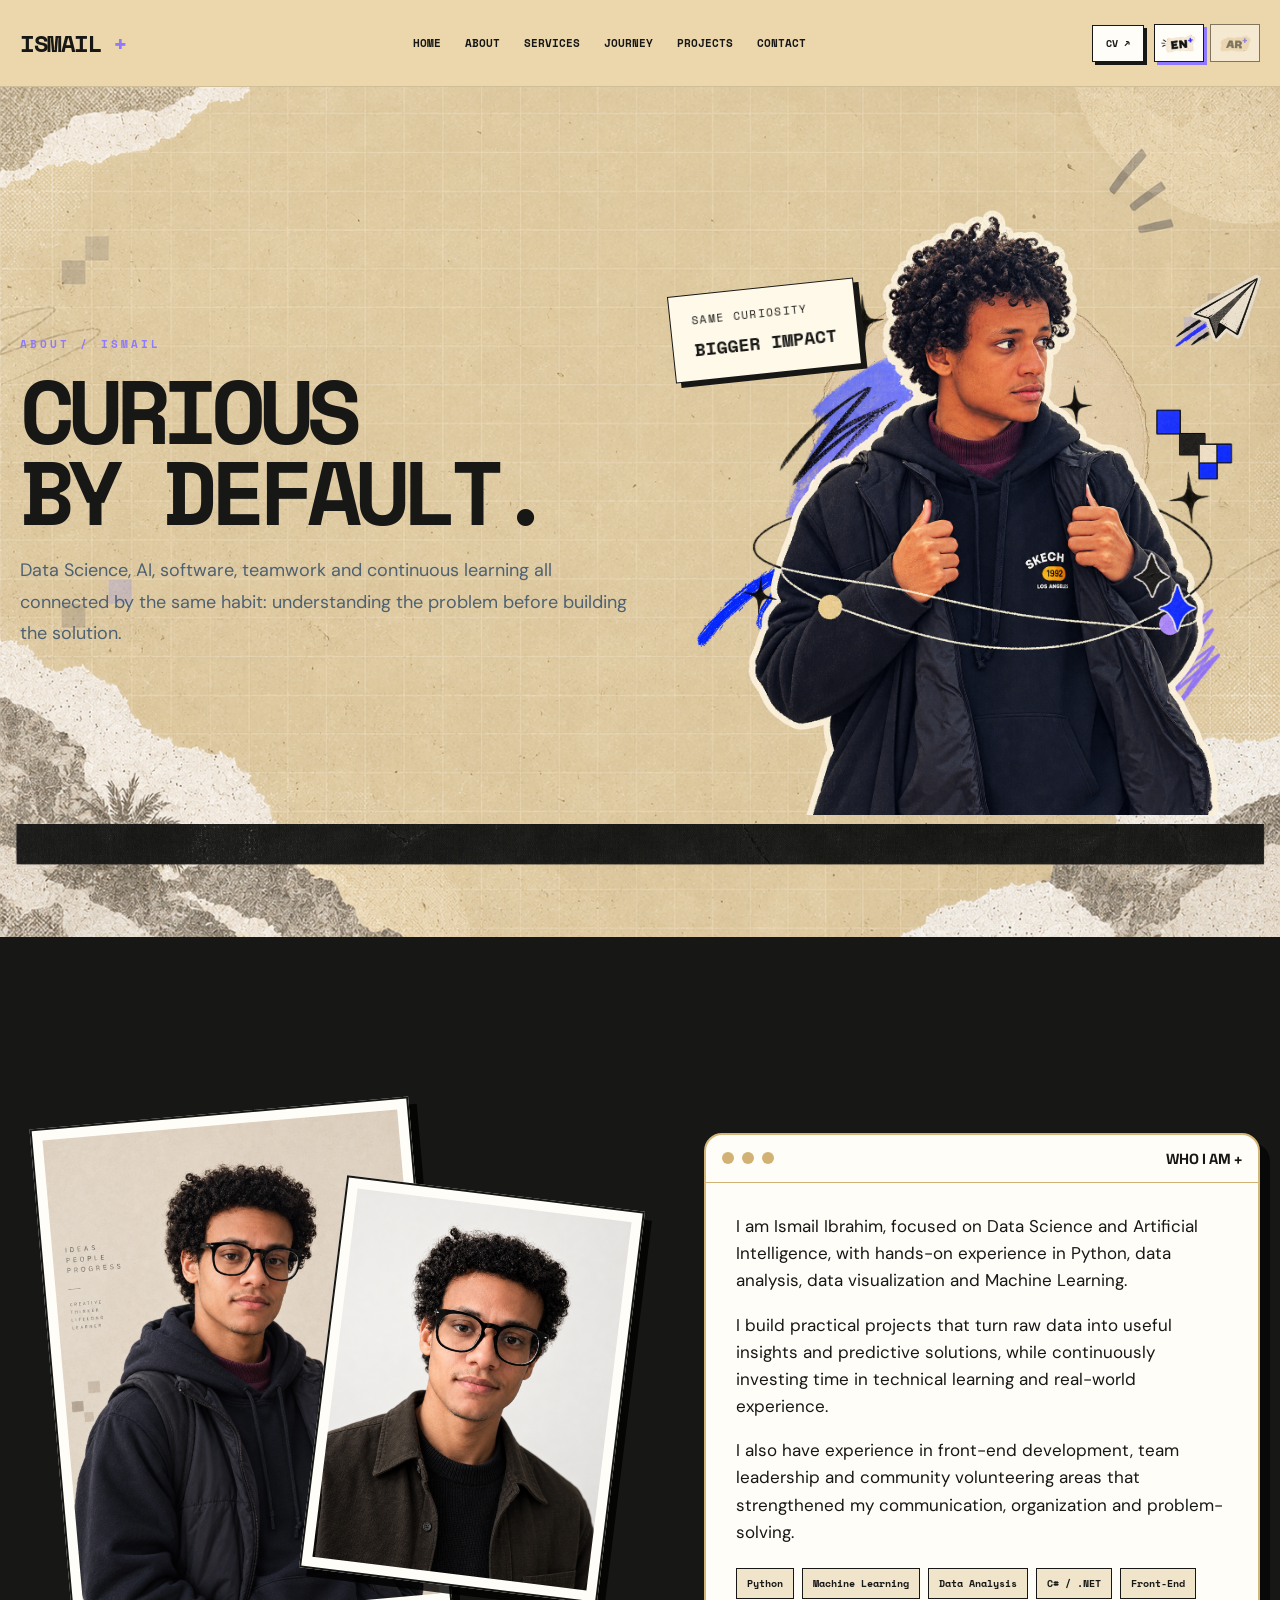
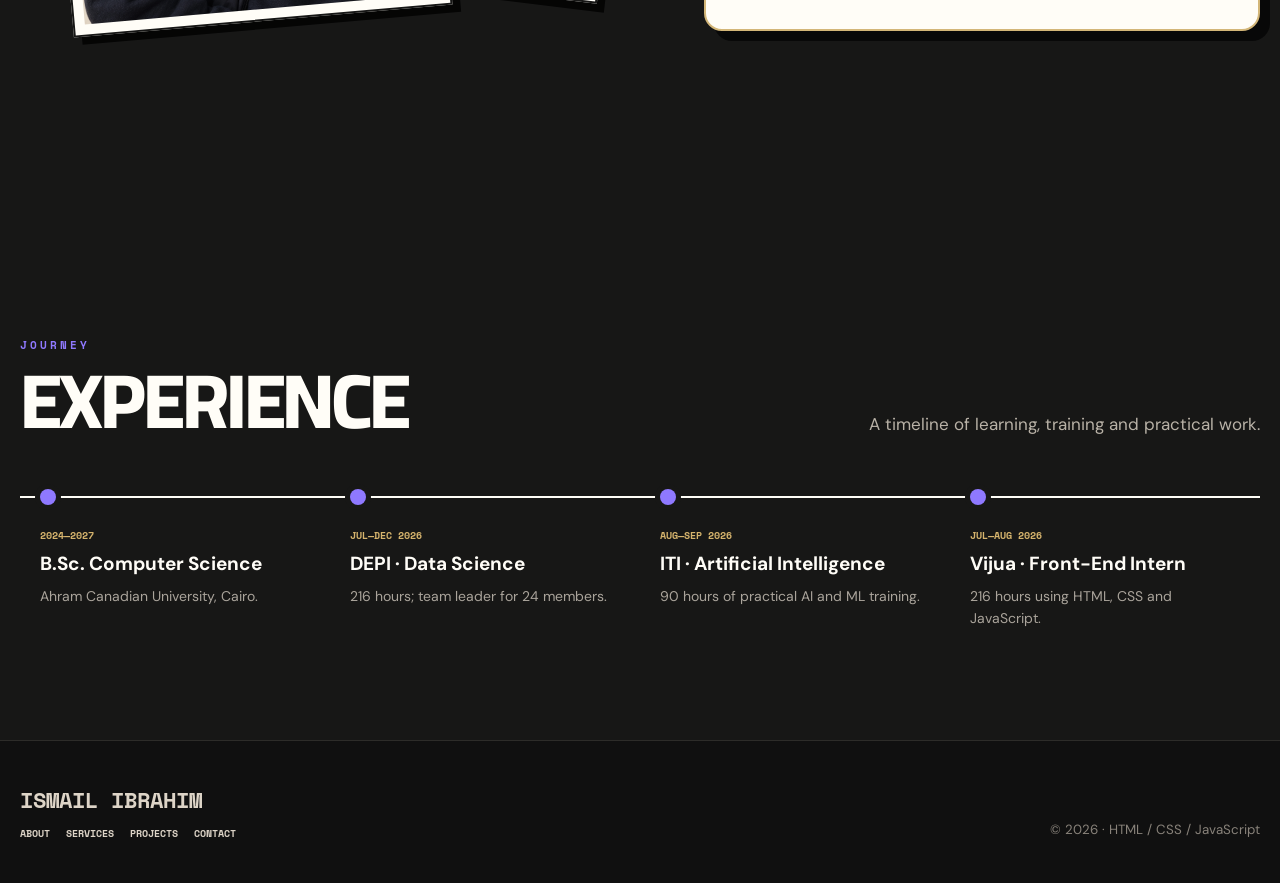
==== commit 9d1c6c76: "Update about.html" ====
--- a/about.html
+++ b/about.html
@@ -22,6 +22,7 @@
       <a class="brand" href="index.html">ISMAIL<span>+</span></a>
       <nav class="main-nav" aria-label="Primary navigation">
         <a href="index.html" data-page="home" data-en="Home" data-ar="الرئيسية">Home</a>
+        <a href="about.html" data-page="about" data-en="About" data-ar="عني">About</a>
         <a href="services.html" data-en="Services" data-ar="الخدمات">Services</a>
         <a href="about.html#journey" data-en="Journey" data-ar="الرحلة">Journey</a>
         <a href="projects.html" data-en="Projects" data-ar="مشاريعي">Projects</a>
--- a/assets/css/style.css
+++ b/assets/css/style.css
@@ -1,162 +1,2334 @@
-@import url('https://fonts.googleapis.com/css2?family=Cairo:wght@400;500;600;700;800&family=DM+Sans:wght@400;500;600;700&family=Space+Mono:wght@400;700&display=swap');
-
-:root{
-  --paper:#ead5a8;
-  --paper-light:#f7edd7;
-  --ink:#171716;
-  --ink-2:#24231f;
-  --white:#fffdf7;
-  --muted:#6b6255;
-  --purple:#8f79ff;
-  --blue:#4338ff;
-  --gold:#d6b46d;
-  --line:rgba(23,23,22,.16);
-  --max:1240px;
-}
-*{box-sizing:border-box}
-html{scroll-behavior:smooth}
-body{margin:0;background:var(--paper-light);color:var(--ink);font-family:'DM Sans',Arial,sans-serif;line-height:1.6;overflow-x:hidden}
-a{color:inherit;text-decoration:none}
-img{display:block;max-width:100%}
-button,input,textarea{font:inherit}
-::selection{background:var(--purple);color:#fff}
-.container{width:min(var(--max),calc(100% - 40px));margin-inline:auto}
-.page-shell{transition:opacity .25s ease,transform .25s ease,filter .25s ease}
-body.lang-switching .page-shell{opacity:.12;transform:scale(.992);filter:blur(3px)}
+@import url("https://fonts.googleapis.com/css2?family=Cairo:wght@400;500;600;700;800&family=DM+Sans:wght@400;500;600;700&family=Space+Mono:wght@400;700&display=swap");
+
+:root {
+  --paper: #ead5a8;
+  --paper-light: #f7edd7;
+  --ink: #171716;
+  --ink-2: #24231f;
+  --white: #fffdf7;
+  --muted: #6b6255;
+  --purple: #8f79ff;
+  --blue: #4338ff;
+  --gold: #d6b46d;
+  --line: rgba(23, 23, 22, .16);
+  --max: 1240px;
+}
+
+* {
+  box-sizing: border-box;
+}
+
+html {
+  scroll-behavior: smooth;
+}
+
+body {
+  margin: 0;
+  background: var(--paper-light);
+  color: var(--ink);
+  font-family: "DM Sans", Arial, sans-serif;
+  line-height: 1.6;
+  overflow-x: hidden;
+}
+
+a {
+  color: inherit;
+  text-decoration: none;
+}
+
+img {
+  display: block;
+  max-width: 100%;
+}
+
+button, input, textarea {
+  font: inherit;
+}
+
+::selection {
+  background: var(--purple);
+  color: #fff;
+}
+
+.container {
+  width: min(var(--max), calc(100% - 40px));
+  margin-inline: auto;
+}
+
+.page-shell {
+  transition: opacity .25s ease, transform .25s ease, filter .25s ease;
+}
+
+body.lang-switching .page-shell {
+  opacity: .12;
+  transform: scale(.992);
+  filter: blur(3px);
+}
 
 /* Header */
-.topbar{position:sticky;top:0;z-index:80;background:rgba(234,213,168,.9);backdrop-filter:blur(14px);border-bottom:1px solid rgba(0,0,0,.08)}
-.nav{min-height:78px;display:flex;align-items:center;justify-content:space-between;gap:22px}
-.brand{font:700 24px/1 'Space Mono',monospace;letter-spacing:-.06em}.brand span{color:var(--purple)}
-.nav-links{display:flex;align-items:center;gap:24px;font:700 11px/1 'Space Mono',monospace;text-transform:uppercase;letter-spacing:.05em}
-.nav-links a{position:relative;padding:8px 0}.nav-links a::after{content:'';position:absolute;left:0;right:100%;bottom:0;height:3px;background:var(--ink);transition:.2s}.nav-links a:hover::after,.nav-links a.active::after{right:0}
-.nav-actions{display:flex;align-items:center;gap:10px}
-.nav-btn,.lang-switcher{border:1.5px solid var(--ink);background:var(--white);box-shadow:3px 3px 0 var(--ink)}
-.nav-btn{padding:10px 13px;font:700 10px 'Space Mono',monospace}
-.language-switcher{display:flex;align-items:center;gap:7px;padding:7px 10px}.language-switcher>span{opacity:.35}.lang-btn{border:0;background:transparent;font:700 10px 'Space Mono',monospace;opacity:.4;cursor:pointer}.lang-btn.active{opacity:1;color:var(--purple)}
-.menu-btn{display:none;width:42px;height:42px;border:1.5px solid var(--ink);background:var(--white);font-size:22px}
+
+.topbar {
+  position: sticky;
+  top: 0;
+  z-index: 80;
+  background: rgba(234, 213, 168, .9);
+  backdrop-filter: blur(14px);
+  border-bottom: 1px solid rgba(0, 0, 0, .08);
+}
+
+.nav {
+  min-height: 78px;
+  display: flex;
+  align-items: center;
+  justify-content: space-between;
+  gap: 22px;
+}
+
+.brand {
+  font: 700 24px/1 "Space Mono", monospace;
+  letter-spacing: -.06em;
+}
+
+.brand span {
+  color: var(--purple);
+}
+
+.nav-links {
+  display: flex;
+  align-items: center;
+  gap: 24px;
+  font: 700 11px/1 "Space Mono", monospace;
+  text-transform: uppercase;
+  letter-spacing: .05em;
+}
+
+.nav-links a {
+  position: relative;
+  padding: 8px 0;
+}
+
+.nav-links a::after {
+  content: "";
+  position: absolute;
+  left: 0;
+  right: 100%;
+  bottom: 0;
+  height: 3px;
+  background: var(--ink);
+  transition: .2s;
+}
+
+.nav-links a:hover::after, .nav-links a.active::after {
+  right: 0;
+}
+
+.nav-actions {
+  display: flex;
+  align-items: center;
+  gap: 10px;
+}
+
+.nav-btn, .lang-switcher {
+  border: 1.5px solid var(--ink);
+  background: var(--white);
+  box-shadow: 3px 3px 0 var(--ink);
+}
+
+.nav-btn {
+  padding: 10px 13px;
+  font: 700 10px "Space Mono", monospace;
+}
+
+.language-switcher {
+  display: flex;
+  align-items: center;
+  gap: 7px;
+  padding: 7px 10px;
+}
+
+.language-switcher>span {
+  opacity: .35;
+}
+
+.lang-btn {
+  border: 0;
+  background: transparent;
+  font: 700 10px "Space Mono", monospace;
+  opacity: .4;
+  cursor: pointer;
+}
+
+.lang-btn.active {
+  opacity: 1;
+  color: var(--purple);
+}
+
+.menu-btn {
+  display: none;
+  width: 42px;
+  height: 42px;
+  border: 1.5px solid var(--ink);
+  background: var(--white);
+  font-size: 22px;
+}
 
 /* Language plane transition */
-.lang-flight{position:fixed;inset:0;z-index:999;pointer-events:none;display:none;overflow:hidden;background:rgba(234,213,168,.18)}
-.lang-flight.active{display:block}
-.lang-flight img{position:absolute;width:190px;top:42%;filter:drop-shadow(8px 12px 0 rgba(0,0,0,.12))}
-.lang-flight.to-ar img{animation:planeToAr .8s cubic-bezier(.2,.65,.2,1) forwards}
-.lang-flight.to-en img{transform:scaleX(-1);animation:planeToEn .8s cubic-bezier(.2,.65,.2,1) forwards}
-@keyframes planeToAr{from{left:-220px;transform:rotate(-5deg)}to{left:calc(100% + 40px);transform:rotate(7deg)}}
-@keyframes planeToEn{from{right:-220px;transform:scaleX(-1) rotate(-5deg)}to{right:calc(100% + 40px);transform:scaleX(-1) rotate(7deg)}}
+
+.lang-flight {
+  position: fixed;
+  inset: 0;
+  z-index: 999;
+  pointer-events: none;
+  display: none;
+  overflow: hidden;
+  background: rgba(234, 213, 168, .18);
+}
+
+.lang-flight.active {
+  display: block;
+}
+
+.lang-flight img {
+  position: absolute;
+  width: 190px;
+  top: 42%;
+  filter: drop-shadow(8px 12px 0 rgba(0, 0, 0, .12));
+}
+
+.lang-flight.to-ar img {
+  animation: planeToAr .8s cubic-bezier(.2, .65, .2, 1) forwards;
+}
+
+.lang-flight.to-en img {
+  transform: scaleX(-1);
+  animation: planeToEn .8s cubic-bezier(.2, .65, .2, 1) forwards;
+}
+
+@keyframes planeToAr {
+  from {
+    left: -220px;
+    transform: rotate(-5deg);
+  }
+
+  to {
+    left: calc(100% + 40px);
+    transform: rotate(7deg);
+  }
+}
+
+@keyframes planeToEn {
+  from {
+    right: -220px;
+    transform: scaleX(-1) rotate(-5deg);
+  }
+
+  to {
+    right: calc(100% + 40px);
+    transform: scaleX(-1) rotate(7deg);
+  }
+}
 
 /* common backgrounds */
-.paper-bg{background-color:var(--paper);background-image:url('../images/vintage_beige_grid_paper_collage.png');background-size:cover;background-position:center}
-.dark{background:var(--ink);color:var(--white)}
-.light{background:var(--paper-light);color:var(--ink)}
-.section{position:relative;padding:110px 0;overflow:hidden}
-.section.large{padding:135px 0}
-.section-head{display:flex;justify-content:space-between;gap:32px;align-items:flex-end;margin-bottom:58px}
-.eyebrow{font:700 11px 'Space Mono',monospace;letter-spacing:.28em;text-transform:uppercase;color:var(--purple);margin-bottom:10px}
-.section-title{margin:0;font-family:'Cairo','DM Sans',sans-serif;font-size:clamp(44px,6vw,78px);font-weight:800;line-height:.98;letter-spacing:-.04em}
-.section-copy{max-width:560px;margin:0;color:#b9b2a7;font-size:17px}.light .section-copy{color:#5f574b}
+
+.paper-bg {
+  background-color: var(--paper);
+  background-image: url("../images/vintage_beige_grid_paper_collage.png");
+  background-size: cover;
+  background-position: center;
+}
+
+.dark {
+  background: var(--ink);
+  color: var(--white);
+}
+
+.light {
+  background: var(--paper-light);
+  color: var(--ink);
+}
+
+.section {
+  position: relative;
+  padding: 110px 0;
+  overflow: hidden;
+}
+
+.section.large {
+  padding: 135px 0;
+}
+
+.section-head {
+  display: flex;
+  justify-content: space-between;
+  gap: 32px;
+  align-items: flex-end;
+  margin-bottom: 58px;
+}
+
+.eyebrow {
+  font: 700 11px "Space Mono", monospace;
+  letter-spacing: .28em;
+  text-transform: uppercase;
+  color: var(--purple);
+  margin-bottom: 10px;
+}
+
+.section-title {
+  margin: 0;
+  font-family: "Cairo", "DM Sans", sans-serif;
+  font-size: clamp(44px, 6vw, 78px);
+  font-weight: 800;
+  line-height: .98;
+  letter-spacing: -.04em;
+}
+
+.section-copy {
+  max-width: 560px;
+  margin: 0;
+  color: #b9b2a7;
+  font-size: 17px;
+}
+
+.light .section-copy {
+  color: #5f574b;
+}
 
 /* hero */
-.hero{min-height:calc(100vh - 78px);display:flex;align-items:center;position:relative;overflow:hidden;padding:60px 0 85px}
-.hero::after{content:'';position:absolute;left:0;right:0;bottom:-2px;height:130px;background:url('../images/torn_paper_collage_divider.png') center bottom/cover no-repeat;z-index:8;pointer-events:none}
-.hero-grid{display:grid;grid-template-columns:.78fr 1.22fr;align-items:center;gap:26px;position:relative;z-index:5}
-.hero-copy{padding-bottom:52px}
-.folio{margin:0;font:700 clamp(60px,8vw,118px)/.84 'Space Mono',monospace;letter-spacing:-.1em}.folio .accent{color:var(--purple)}
-.hero-kicker{margin:24px 0 0;font:700 11px/1.8 'Space Mono',monospace;letter-spacing:.26em;text-transform:uppercase}.hero-kicker b{display:block;color:var(--muted)}
-.hero-lead{max-width:560px;font-size:19px;color:#40392d;margin:26px 0 0}
-.actions{display:flex;gap:12px;flex-wrap:wrap;margin-top:30px}
-.btn{display:inline-flex;align-items:center;justify-content:center;gap:8px;padding:14px 18px;border:2px solid var(--ink);background:var(--white);font:700 11px 'Space Mono',monospace;box-shadow:4px 4px 0 var(--ink);transition:.2s}.btn:hover{transform:translate(2px,2px);box-shadow:2px 2px 0 var(--ink)}.btn.primary{background:var(--ink);color:var(--white);box-shadow:4px 4px 0 var(--purple)}
-.hero-art{min-height:760px;position:relative}
-.halo{position:absolute;width:470px;height:470px;border-radius:50%;background:url('../images/vintage_torn_paper_sticker_circle.png') center/contain no-repeat;left:50%;top:30px;transform:translateX(-50%);opacity:.86}
-.hero-portrait{position:absolute;left:50%;bottom:10px;transform:translateX(-50%);height:760px;width:auto;max-width:none;z-index:3}
-.name-strip{position:absolute;z-index:6;left:50%;top:265px;transform:translateX(-50%) rotate(-1deg);min-width:590px;padding:10px 28px 17px;background:var(--white);border:2px solid var(--ink);box-shadow:7px 7px 0 var(--ink);font:800 clamp(58px,6.8vw,94px)/1 'Cairo',sans-serif;text-align:center}
-.name-strip:before,.name-strip:after{content:'';position:absolute;width:14px;height:14px;background:var(--ink);border:2px solid var(--white);box-shadow:0 0 0 1px var(--ink)}.name-strip:before{left:-8px;top:-8px}.name-strip:after{right:-8px;bottom:-8px}
-.hero-note{position:absolute;z-index:5;font:700 11px/1.8 'Space Mono',monospace;letter-spacing:.3em;text-transform:uppercase}.hero-note.n1{left:0;top:60px}.hero-note.n2{right:0;top:78px;text-align:right}.hero-note.n3{left:22px;bottom:190px;font:700 18px/1.45 'Cairo',sans-serif;letter-spacing:0;text-transform:none;transform:rotate(-8deg)}.hero-note.n4{right:12px;bottom:160px;font:700 17px/1.45 'Cairo',sans-serif;letter-spacing:0;text-transform:none;transform:rotate(-7deg);text-align:right}
-.hero-doodle{position:absolute;width:170px;z-index:2;opacity:.9}.hero-doodle.d1{left:7%;bottom:260px}.hero-doodle.d2{right:10%;top:360px;width:130px}.hero-doodle.d3{left:16%;top:225px;width:80px}
+
+.hero {
+  min-height: calc(100vh - 78px);
+  display: flex;
+  align-items: center;
+  position: relative;
+  overflow: hidden;
+  padding: 60px 0 85px;
+}
+
+.hero::after {
+  content: "";
+  position: absolute;
+  left: 0;
+  right: 0;
+  bottom: -2px;
+  height: 130px;
+  background: url("../images/torn_paper_collage_divider.png") center bottom/cover no-repeat;
+  z-index: 8;
+  pointer-events: none;
+}
+
+.hero-grid {
+  display: grid;
+  grid-template-columns: .78fr 1.22fr;
+  align-items: center;
+  gap: 26px;
+  position: relative;
+  z-index: 5;
+}
+
+.hero-copy {
+  padding-bottom: 52px;
+}
+
+.folio {
+  margin: 0;
+  font: 700 clamp(60px, 8vw, 118px)/.84 "Space Mono", monospace;
+  letter-spacing: -.1em;
+}
+
+.folio .accent {
+  color: var(--purple);
+}
+
+.hero-kicker {
+  margin: 24px 0 0;
+  font: 700 11px/1.8 "Space Mono", monospace;
+  letter-spacing: .26em;
+  text-transform: uppercase;
+}
+
+.hero-kicker b {
+  display: block;
+  color: var(--muted);
+}
+
+.hero-lead {
+  max-width: 560px;
+  font-size: 19px;
+  color: #40392d;
+  margin: 26px 0 0;
+}
+
+.actions {
+  display: flex;
+  gap: 12px;
+  flex-wrap: wrap;
+  margin-top: 30px;
+}
+
+.btn {
+  display: inline-flex;
+  align-items: center;
+  justify-content: center;
+  gap: 8px;
+  padding: 14px 18px;
+  border: 2px solid var(--ink);
+  background: var(--white);
+  font: 700 11px "Space Mono", monospace;
+  box-shadow: 4px 4px 0 var(--ink);
+  transition: .2s;
+}
+
+.btn:hover {
+  transform: translate(2px, 2px);
+  box-shadow: 2px 2px 0 var(--ink);
+}
+
+.btn.primary {
+  background: var(--ink);
+  color: var(--white);
+  box-shadow: 4px 4px 0 var(--purple);
+}
+
+.hero-art {
+  min-height: 760px;
+  position: relative;
+}
+
+.halo {
+  position: absolute;
+  width: 470px;
+  height: 470px;
+  border-radius: 50%;
+  background: url("../images/vintage_torn_paper_sticker_circle.png") center/contain no-repeat;
+  left: 50%;
+  top: 30px;
+  transform: translateX(-50%);
+  opacity: .86;
+}
+
+.hero-portrait {
+  position: absolute;
+  left: 50%;
+  bottom: 10px;
+  transform: translateX(-50%);
+  height: 760px;
+  width: auto;
+  max-width: none;
+  z-index: 3;
+}
+
+.name-strip {
+  position: absolute;
+  z-index: 6;
+  left: 50%;
+  top: 265px;
+  transform: translateX(-50%) rotate(-1deg);
+  min-width: 590px;
+  padding: 10px 28px 17px;
+  background: var(--white);
+  border: 2px solid var(--ink);
+  box-shadow: 7px 7px 0 var(--ink);
+  font: 800 clamp(58px, 6.8vw, 94px)/1 "Cairo", sans-serif;
+  text-align: center;
+}
+
+.name-strip:before, .name-strip:after {
+  content: "";
+  position: absolute;
+  width: 14px;
+  height: 14px;
+  background: var(--ink);
+  border: 2px solid var(--white);
+  box-shadow: 0 0 0 1px var(--ink);
+}
+
+.name-strip:before {
+  left: -8px;
+  top: -8px;
+}
+
+.name-strip:after {
+  right: -8px;
+  bottom: -8px;
+}
+
+.hero-note {
+  position: absolute;
+  z-index: 5;
+  font: 700 11px/1.8 "Space Mono", monospace;
+  letter-spacing: .3em;
+  text-transform: uppercase;
+}
+
+.hero-note.n1 {
+  left: 0;
+  top: 60px;
+}
+
+.hero-note.n2 {
+  right: 0;
+  top: 78px;
+  text-align: right;
+}
+
+.hero-note.n3 {
+  left: 22px;
+  bottom: 190px;
+  font: 700 18px/1.45 "Cairo", sans-serif;
+  letter-spacing: 0;
+  text-transform: none;
+  transform: rotate(-8deg);
+}
+
+.hero-note.n4 {
+  right: 12px;
+  bottom: 160px;
+  font: 700 17px/1.45 "Cairo", sans-serif;
+  letter-spacing: 0;
+  text-transform: none;
+  transform: rotate(-7deg);
+  text-align: right;
+}
+
+.hero-doodle {
+  position: absolute;
+  width: 170px;
+  z-index: 2;
+  opacity: .9;
+}
+
+.hero-doodle.d1 {
+  left: 7%;
+  bottom: 260px;
+}
+
+.hero-doodle.d2 {
+  right: 10%;
+  top: 360px;
+  width: 130px;
+}
+
+.hero-doodle.d3 {
+  left: 16%;
+  top: 225px;
+  width: 80px;
+}
 
 /* intro about */
-.about-split{display:grid;grid-template-columns:1.05fr .95fr;gap:70px;align-items:center}
-.about-window{background:var(--white);color:var(--ink);border:2px solid #d3b678;border-radius:18px;overflow:hidden;box-shadow:10px 10px 0 #080808}
-.about-window-head{height:48px;border-bottom:1px solid #cfb274;display:flex;align-items:center;gap:8px;padding:0 16px;font:700 15px 'Cairo',sans-serif}.dot{width:12px;height:12px;border-radius:50%;background:#d2b274}.about-window-head strong{margin-left:auto}
-.about-window-body{padding:30px}.about-window-body p{margin:0 0 17px;font-size:17px}.chips{display:flex;gap:8px;flex-wrap:wrap;margin-top:22px}.chip{padding:7px 10px;border:1px solid var(--ink);background:#f0e4ca;font:700 10px 'Space Mono',monospace}
-.photo-stack{position:relative;min-height:620px}.photo-card{position:absolute;background:var(--white);border:2px solid var(--ink);padding:10px;box-shadow:8px 8px 0 rgba(0,0,0,.8)}.photo-card img{width:100%;height:100%;object-fit:cover}.photo-card.one{width:380px;height:510px;left:5%;top:40px;transform:rotate(-5deg)}.photo-card.two{width:300px;height:395px;right:2%;top:120px;transform:rotate(7deg)}
+
+.about-split {
+  display: grid;
+  grid-template-columns: 1.05fr .95fr;
+  gap: 70px;
+  align-items: center;
+}
+
+.about-window {
+  background: var(--white);
+  color: var(--ink);
+  border: 2px solid #d3b678;
+  border-radius: 18px;
+  overflow: hidden;
+  box-shadow: 10px 10px 0 #080808;
+}
+
+.about-window-head {
+  height: 48px;
+  border-bottom: 1px solid #cfb274;
+  display: flex;
+  align-items: center;
+  gap: 8px;
+  padding: 0 16px;
+  font: 700 15px "Cairo", sans-serif;
+}
+
+.dot {
+  width: 12px;
+  height: 12px;
+  border-radius: 50%;
+  background: #d2b274;
+}
+
+.about-window-head strong {
+  margin-left: auto;
+}
+
+.about-window-body {
+  padding: 30px;
+}
+
+.about-window-body p {
+  margin: 0 0 17px;
+  font-size: 17px;
+}
+
+.chips {
+  display: flex;
+  gap: 8px;
+  flex-wrap: wrap;
+  margin-top: 22px;
+}
+
+.chip {
+  padding: 7px 10px;
+  border: 1px solid var(--ink);
+  background: #f0e4ca;
+  font: 700 10px "Space Mono", monospace;
+}
+
+.photo-stack {
+  position: relative;
+  min-height: 620px;
+}
+
+.photo-card {
+  position: absolute;
+  background: var(--white);
+  border: 2px solid var(--ink);
+  padding: 10px;
+  box-shadow: 8px 8px 0 rgba(0, 0, 0, .8);
+}
+
+.photo-card img {
+  width: 100%;
+  height: 100%;
+  object-fit: cover;
+}
+
+.photo-card.one {
+  width: 380px;
+  height: 510px;
+  left: 5%;
+  top: 40px;
+  transform: rotate(-5deg);
+}
+
+.photo-card.two {
+  width: 300px;
+  height: 395px;
+  right: 2%;
+  top: 120px;
+  transform: rotate(7deg);
+}
 
 /* charts */
-.charts-grid{display:grid;grid-template-columns:1.1fr .9fr;gap:26px}.chart-panel{position:relative;border:1px solid rgba(255,255,255,.24);padding:30px;min-height:390px;overflow:hidden}.chart-panel h3{margin:0 0 8px;font-size:28px}.chart-panel p{margin:0 0 26px;color:#aaa49b}.bars-list{display:grid;gap:20px}.bar-row{display:grid;grid-template-columns:180px 1fr 54px;align-items:center;gap:18px}.bar-row strong{font-size:14px}.track{height:18px;background:#353431;border:1px solid #5c5953;position:relative}.fill{height:100%;background:linear-gradient(90deg,var(--gold),#f2d893);border-right:3px solid var(--purple)}
-.radial-wrap{display:grid;place-items:center;min-height:280px;position:relative}.radar{width:260px;height:260px;position:relative}.radar:before,.radar:after{content:'';position:absolute;inset:20px;border:1px solid rgba(255,255,255,.26);border-radius:50%}.radar:after{inset:55px}.radar .shape{position:absolute;inset:40px;background:rgba(143,121,255,.35);clip-path:polygon(50% 0,88% 24%,100% 64%,68% 100%,22% 86%,0 40%);border:2px solid var(--purple)}
+
+.charts-grid {
+  display: grid;
+  grid-template-columns: 1.1fr .9fr;
+  gap: 26px;
+}
+
+.chart-panel {
+  position: relative;
+  border: 1px solid rgba(255, 255, 255, .24);
+  padding: 30px;
+  min-height: 390px;
+  overflow: hidden;
+}
+
+.chart-panel h3 {
+  margin: 0 0 8px;
+  font-size: 28px;
+}
+
+.chart-panel p {
+  margin: 0 0 26px;
+  color: #aaa49b;
+}
+
+.bars-list {
+  display: grid;
+  gap: 20px;
+}
+
+.bar-row {
+  display: grid;
+  grid-template-columns: 180px 1fr 54px;
+  align-items: center;
+  gap: 18px;
+}
+
+.bar-row strong {
+  font-size: 14px;
+}
+
+.track {
+  height: 18px;
+  background: #353431;
+  border: 1px solid #5c5953;
+  position: relative;
+}
+
+.fill {
+  height: 100%;
+  background: linear-gradient(90deg, var(--gold), #f2d893);
+  border-right: 3px solid var(--purple);
+}
+
+.radial-wrap {
+  display: grid;
+  place-items: center;
+  min-height: 280px;
+  position: relative;
+}
+
+.radar {
+  width: 260px;
+  height: 260px;
+  position: relative;
+}
+
+.radar:before, .radar:after {
+  content: "";
+  position: absolute;
+  inset: 20px;
+  border: 1px solid rgba(255, 255, 255, .26);
+  border-radius: 50%;
+}
+
+.radar:after {
+  inset: 55px;
+}
+
+.radar .shape {
+  position: absolute;
+  inset: 40px;
+  background: rgba(143, 121, 255, .35);
+  clip-path: polygon(50% 0, 88% 24%, 100% 64%, 68% 100%, 22% 86%, 0 40%);
+  border: 2px solid var(--purple);
+}
 
 /* timeline */
-.timeline{display:grid;grid-template-columns:repeat(4,1fr);border-top:2px solid currentColor;margin-top:34px}.time{position:relative;padding:30px 20px 0}.time:before{content:'';position:absolute;top:-9px;left:20px;width:16px;height:16px;border-radius:50%;background:var(--purple);box-shadow:0 0 0 5px var(--ink)}.time .date{font:700 10px 'Space Mono',monospace;color:var(--gold)}.time h3{font-size:19px;line-height:1.25;margin:9px 0}.time p{margin:0;color:#aaa49b;font-size:14px}
+
+.timeline {
+  display: grid;
+  grid-template-columns: repeat(4, 1fr);
+  border-top: 2px solid currentColor;
+  margin-top: 34px;
+}
+
+.time {
+  position: relative;
+  padding: 30px 20px 0;
+}
+
+.time:before {
+  content: "";
+  position: absolute;
+  top: -9px;
+  left: 20px;
+  width: 16px;
+  height: 16px;
+  border-radius: 50%;
+  background: var(--purple);
+  box-shadow: 0 0 0 5px var(--ink);
+}
+
+.time .date {
+  font: 700 10px "Space Mono", monospace;
+  color: var(--gold);
+}
+
+.time h3 {
+  font-size: 19px;
+  line-height: 1.25;
+  margin: 9px 0;
+}
+
+.time p {
+  margin: 0;
+  color: #aaa49b;
+  font-size: 14px;
+}
 
 /* projects */
-.project-list{display:grid;gap:34px}.project-row{display:grid;grid-template-columns:.78fr 1.22fr;gap:44px;align-items:center;background:var(--white);border:2px solid var(--ink);box-shadow:8px 8px 0 var(--ink);padding:22px}.project-row:nth-child(even){grid-template-columns:1.22fr .78fr}.project-row:nth-child(even) .project-visual{order:2}.project-visual{min-height:330px;position:relative;overflow:hidden;background:var(--paper);border:1px solid var(--ink)}.project-visual.grid{background-image:linear-gradient(rgba(23,23,22,.08) 1px,transparent 1px),linear-gradient(90deg,rgba(23,23,22,.08) 1px,transparent 1px);background-size:28px 28px}.project-visual img{width:100%;height:100%;object-fit:cover}.project-copy .meta{font:700 10px 'Space Mono',monospace;letter-spacing:.18em;color:var(--muted)}.project-copy h3{font-size:38px;line-height:1;margin:12px 0 12px}.project-copy p{font-size:16px;color:#5f584b;margin:0 0 18px}.tech{display:flex;gap:7px;flex-wrap:wrap}.tech span{border:1px solid var(--ink);padding:6px 9px;background:#efe2c8;font:700 10px 'Space Mono',monospace}.project-links{display:flex;gap:10px;flex-wrap:wrap;margin-top:22px}.mini-btn{padding:10px 13px;border:1.5px solid var(--ink);font:700 10px 'Space Mono',monospace;background:var(--white)}
-.chart-art{position:absolute;inset:28px;display:flex;align-items:flex-end;gap:14px;border-left:2px solid var(--ink);border-bottom:2px solid var(--ink);padding:12px}.chart-art i{flex:1;background:var(--ink);border:2px solid var(--ink)}.chart-art i:nth-child(1){height:28%;background:#eee4cf}.chart-art i:nth-child(2){height:48%;background:var(--gold)}.chart-art i:nth-child(3){height:80%;background:var(--purple)}.chart-art i:nth-child(4){height:66%;background:#eee4cf}.chart-art i:nth-child(5){height:92%;background:var(--ink)}
+
+.project-list {
+  display: grid;
+  gap: 34px;
+}
+
+.project-row {
+  display: grid;
+  grid-template-columns: .78fr 1.22fr;
+  gap: 44px;
+  align-items: center;
+  background: var(--white);
+  border: 2px solid var(--ink);
+  box-shadow: 8px 8px 0 var(--ink);
+  padding: 22px;
+}
+
+.project-row:nth-child(even) {
+  grid-template-columns: 1.22fr .78fr;
+}
+
+.project-row:nth-child(even) .project-visual {
+  order: 2;
+}
+
+.project-visual {
+  min-height: 330px;
+  position: relative;
+  overflow: hidden;
+  background: var(--paper);
+  border: 1px solid var(--ink);
+}
+
+.project-visual.grid {
+  background-image: linear-gradient(rgba(23, 23, 22, .08) 1px, transparent 1px), linear-gradient(90deg, rgba(23, 23, 22, .08) 1px, transparent 1px);
+  background-size: 28px 28px;
+}
+
+.project-visual img {
+  width: 100%;
+  height: 100%;
+  object-fit: cover;
+}
+
+.project-copy .meta {
+  font: 700 10px "Space Mono", monospace;
+  letter-spacing: .18em;
+  color: var(--muted);
+}
+
+.project-copy h3 {
+  font-size: 38px;
+  line-height: 1;
+  margin: 12px 0 12px;
+}
+
+.project-copy p {
+  font-size: 16px;
+  color: #5f584b;
+  margin: 0 0 18px;
+}
+
+.tech {
+  display: flex;
+  gap: 7px;
+  flex-wrap: wrap;
+}
+
+.tech span {
+  border: 1px solid var(--ink);
+  padding: 6px 9px;
+  background: #efe2c8;
+  font: 700 10px "Space Mono", monospace;
+}
+
+.project-links {
+  display: flex;
+  gap: 10px;
+  flex-wrap: wrap;
+  margin-top: 22px;
+}
+
+.mini-btn {
+  padding: 10px 13px;
+  border: 1.5px solid var(--ink);
+  font: 700 10px "Space Mono", monospace;
+  background: var(--white);
+}
+
+.chart-art {
+  position: absolute;
+  inset: 28px;
+  display: flex;
+  align-items: flex-end;
+  gap: 14px;
+  border-left: 2px solid var(--ink);
+  border-bottom: 2px solid var(--ink);
+  padding: 12px;
+}
+
+.chart-art i {
+  flex: 1;
+  background: var(--ink);
+  border: 2px solid var(--ink);
+}
+
+.chart-art i:nth-child(1) {
+  height: 28%;
+  background: #eee4cf;
+}
+
+.chart-art i:nth-child(2) {
+  height: 48%;
+  background: var(--gold);
+}
+
+.chart-art i:nth-child(3) {
+  height: 80%;
+  background: var(--purple);
+}
+
+.chart-art i:nth-child(4) {
+  height: 66%;
+  background: #eee4cf;
+}
+
+.chart-art i:nth-child(5) {
+  height: 92%;
+  background: var(--ink);
+}
 
 /* services */
-.services-grid{display:grid;grid-template-columns:repeat(3,1fr);gap:20px}.service{position:relative;min-height:290px;border:1px solid rgba(255,255,255,.27);padding:28px;overflow:hidden}.service .num{font:700 10px 'Space Mono',monospace;color:var(--purple)}.service h3{font-size:26px;line-height:1.12;margin:16px 0 10px}.service p{color:#aaa49b;margin:0}.service img{position:absolute;right:-15px;bottom:-15px;width:120px;opacity:.18}
-.process{display:grid;grid-template-columns:repeat(4,1fr);gap:18px;margin-top:62px}.process-step{border-top:2px solid var(--white);padding:22px 0}.process-step b{font:700 10px 'Space Mono',monospace;color:var(--gold)}.process-step h4{font-size:20px;margin:10px 0}.process-step p{margin:0;color:#aaa49b;font-size:14px}
+
+.services-grid {
+  display: grid;
+  grid-template-columns: repeat(3, 1fr);
+  gap: 20px;
+}
+
+.service {
+  position: relative;
+  min-height: 290px;
+  border: 1px solid rgba(255, 255, 255, .27);
+  padding: 28px;
+  overflow: hidden;
+}
+
+.service .num {
+  font: 700 10px "Space Mono", monospace;
+  color: var(--purple);
+}
+
+.service h3 {
+  font-size: 26px;
+  line-height: 1.12;
+  margin: 16px 0 10px;
+}
+
+.service p {
+  color: #aaa49b;
+  margin: 0;
+}
+
+.service img {
+  position: absolute;
+  right: -15px;
+  bottom: -15px;
+  width: 120px;
+  opacity: .18;
+}
+
+.process {
+  display: grid;
+  grid-template-columns: repeat(4, 1fr);
+  gap: 18px;
+  margin-top: 62px;
+}
+
+.process-step {
+  border-top: 2px solid var(--white);
+  padding: 22px 0;
+}
+
+.process-step b {
+  font: 700 10px "Space Mono", monospace;
+  color: var(--gold);
+}
+
+.process-step h4 {
+  font-size: 20px;
+  margin: 10px 0;
+}
+
+.process-step p {
+  margin: 0;
+  color: #aaa49b;
+  font-size: 14px;
+}
 
 /* contact */
-.contact-grid{display:grid;grid-template-columns:.8fr 1.2fr;gap:42px;align-items:start}.contact-card{border:1px solid rgba(255,255,255,.26);padding:30px}.contact-card h2{font-size:42px;line-height:1;margin:0 0 16px}.contact-card p{color:#aaa49b}.contact-card a{display:block;margin:12px 0;color:#ddd4c7;word-break:break-word}.form{display:grid;grid-template-columns:1fr 1fr;gap:14px}.field{display:grid;gap:7px}.field.full{grid-column:1/-1}.field label{font:700 10px 'Space Mono',monospace;letter-spacing:.14em;text-transform:uppercase}.field input,.field textarea{background:#242422;border:1px solid #67645d;color:#fff;padding:14px;outline:none}.field input:focus,.field textarea:focus{border-color:var(--purple)}.field textarea{min-height:180px;resize:vertical}.form-note{font-size:12px;color:#99938a;margin-top:10px}
-.contact-photo{margin-top:30px;border:2px solid var(--white);box-shadow:8px 8px 0 var(--purple);transform:rotate(-2deg)}
+
+.contact-grid {
+  display: grid;
+  grid-template-columns: .8fr 1.2fr;
+  gap: 42px;
+  align-items: start;
+}
+
+.contact-card {
+  border: 1px solid rgba(255, 255, 255, .26);
+  padding: 30px;
+}
+
+.contact-card h2 {
+  font-size: 42px;
+  line-height: 1;
+  margin: 0 0 16px;
+}
+
+.contact-card p {
+  color: #aaa49b;
+}
+
+.contact-card a {
+  display: block;
+  margin: 12px 0;
+  color: #ddd4c7;
+  word-break: break-word;
+}
+
+.form {
+  display: grid;
+  grid-template-columns: 1fr 1fr;
+  gap: 14px;
+}
+
+.field {
+  display: grid;
+  gap: 7px;
+}
+
+.field.full {
+  grid-column: 1/-1;
+}
+
+.field label {
+  font: 700 10px "Space Mono", monospace;
+  letter-spacing: .14em;
+  text-transform: uppercase;
+}
+
+.field input, .field textarea {
+  background: #242422;
+  border: 1px solid #67645d;
+  color: #fff;
+  padding: 14px;
+  outline: none;
+}
+
+.field input:focus, .field textarea:focus {
+  border-color: var(--purple);
+}
+
+.field textarea {
+  min-height: 180px;
+  resize: vertical;
+}
+
+.form-note {
+  font-size: 12px;
+  color: #99938a;
+  margin-top: 10px;
+}
+
+.contact-photo {
+  margin-top: 30px;
+  border: 2px solid var(--white);
+  box-shadow: 8px 8px 0 var(--purple);
+  transform: rotate(-2deg);
+}
 
 /* page heroes */
-.page-hero{min-height:64vh;display:flex;align-items:center;position:relative;overflow:hidden;padding:90px 0 110px}.page-hero::after{content:'';position:absolute;left:0;right:0;bottom:-2px;height:115px;background:url('../images/torn_paper_collage_divider.png') center bottom/cover no-repeat;z-index:2}.page-hero h1{margin:0;font:700 clamp(66px,9vw,132px)/.86 'Space Mono',monospace;letter-spacing:-.1em;max-width:950px}.page-hero p{max-width:720px;font-size:19px;color:#484133}.page-hero .decor{position:absolute;right:5%;top:16%;width:200px;opacity:.26}
+
+.page-hero {
+  min-height: 64vh;
+  display: flex;
+  align-items: center;
+  position: relative;
+  overflow: hidden;
+  padding: 90px 0 110px;
+}
+
+.page-hero::after {
+  content: "";
+  position: absolute;
+  left: 0;
+  right: 0;
+  bottom: -2px;
+  height: 115px;
+  background: url("../images/torn_paper_collage_divider.png") center bottom/cover no-repeat;
+  z-index: 2;
+}
+
+.page-hero h1 {
+  margin: 0;
+  font: 700 clamp(66px, 9vw, 132px)/.86 "Space Mono", monospace;
+  letter-spacing: -.1em;
+  max-width: 950px;
+}
+
+.page-hero p {
+  max-width: 720px;
+  font-size: 19px;
+  color: #484133;
+}
+
+.page-hero .decor {
+  position: absolute;
+  right: 5%;
+  top: 16%;
+  width: 200px;
+  opacity: .26;
+}
 
 /* footer */
-.footer{background:#101010;color:#ddd4c7;padding:42px 0;border-top:1px solid #2d2c29}.footer-grid{display:flex;justify-content:space-between;gap:24px;align-items:flex-end}.footer-name{font:700 22px 'Space Mono',monospace}.footer-links{display:flex;gap:16px;flex-wrap:wrap;margin-top:10px;font:700 10px 'Space Mono',monospace}.footer small{color:#88827a}
+
+.footer {
+  background: #101010;
+  color: #ddd4c7;
+  padding: 42px 0;
+  border-top: 1px solid #2d2c29;
+}
+
+.footer-grid {
+  display: flex;
+  justify-content: space-between;
+  gap: 24px;
+  align-items: flex-end;
+}
+
+.footer-name {
+  font: 700 22px "Space Mono", monospace;
+}
+
+.footer-links {
+  display: flex;
+  gap: 16px;
+  flex-wrap: wrap;
+  margin-top: 10px;
+  font: 700 10px "Space Mono", monospace;
+}
+
+.footer small {
+  color: #88827a;
+}
 
 /* reveal */
-.reveal{opacity:0;transform:translateY(20px);transition:opacity .65s ease,transform .65s ease}.reveal.visible{opacity:1;transform:none}
+
+.reveal {
+  opacity: 0;
+  transform: translateY(20px);
+  transition: opacity .65s ease, transform .65s ease;
+}
+
+.reveal.visible {
+  opacity: 1;
+  transform: none;
+}
 
 /* RTL */
-html[dir='rtl'] body{font-family:'Cairo','DM Sans',sans-serif}.rtl-flip{transition:transform .3s ease}html[dir='rtl'] .rtl-flip{transform:scaleX(-1)}
-html[dir='rtl'] .nav,html[dir='rtl'] .nav-links,html[dir='rtl'] .actions,html[dir='rtl'] .chips,html[dir='rtl'] .tech,html[dir='rtl'] .project-links,html[dir='rtl'] .footer-links{direction:rtl}
-html[dir='rtl'] .hero-copy,html[dir='rtl'] .section-head,html[dir='rtl'] .about-window-body,html[dir='rtl'] .project-copy,html[dir='rtl'] .service,html[dir='rtl'] .contact-card,html[dir='rtl'] .form,html[dir='rtl'] .page-hero,html[dir='rtl'] .time{text-align:right}
-html[dir='rtl'] .about-window-head strong{margin-left:0;margin-right:auto}
-html[dir='rtl'] .time:before{left:auto;right:20px}
-html[dir='rtl'] .project-row:nth-child(even) .project-visual{order:0}
-html[dir='rtl'] .contact-card a{direction:ltr;text-align:left}
-
-@media(max-width:1000px){.hero-grid,.about-split,.charts-grid,.contact-grid,.project-row,.project-row:nth-child(even){grid-template-columns:1fr}.project-row:nth-child(even) .project-visual{order:0}.hero{padding-top:40px}.hero-art{min-height:680px}.hero-portrait{height:670px}.timeline{grid-template-columns:1fr 1fr;row-gap:34px}.services-grid{grid-template-columns:1fr 1fr}.process{grid-template-columns:1fr 1fr}.section-head{display:block}.section-copy{margin-top:18px}}
-@media(max-width:760px){.container{width:min(100% - 26px,var(--max))}.nav-links,.nav-actions{display:none}.menu-btn{display:block}.nav.open{height:auto;flex-wrap:wrap;align-items:flex-start;padding:18px 0}.nav.open .nav-links{display:grid;width:100%;gap:12px;border-top:1px solid var(--line);padding-top:16px}.nav.open .nav-actions{display:flex;width:100%;flex-wrap:wrap}.hero-grid{grid-template-columns:1fr}.hero-copy{padding-bottom:0}.folio{font-size:66px}.hero-art{min-height:560px}.hero-portrait{height:550px}.halo{width:340px;height:340px}.name-strip{top:190px;min-width:90%;font-size:54px}.hero-note.n1{top:12px}.hero-note.n2{display:none}.hero-note.n3{left:0;bottom:130px;font-size:15px}.hero-note.n4{right:0;bottom:110px;font-size:14px}.photo-stack{min-height:520px}.photo-card.one{width:280px;height:390px}.photo-card.two{width:220px;height:300px}.timeline,.services-grid,.process,.form{grid-template-columns:1fr}.time{border-left:2px solid currentColor;margin-left:9px;padding-left:22px;padding-bottom:22px}.timeline{border-top:0}.time:before{top:22px;left:-9px}.field.full{grid-column:auto}.project-row{padding:14px}.project-copy h3{font-size:31px}.bar-row{grid-template-columns:120px 1fr 42px}.footer-grid{display:block}.footer small{display:block;margin-top:18px}.page-hero{min-height:54vh}.page-hero h1{font-size:64px}}
-
-/* =========================================================
-   V5 HOME LAYOUT — replacement home supplied by user
-========================================================= */
-.site-header{position:sticky;top:0;z-index:90;background:rgba(234,213,168,.92);backdrop-filter:blur(14px);border-bottom:1px solid rgba(23,23,22,.12)}
-.header-inner{min-height:78px;display:flex;align-items:center;justify-content:space-between;gap:22px}
-.site-header .brand{font:700 24px/1 'Space Mono',monospace;letter-spacing:-.06em}.site-header .brand span{color:var(--purple)}
-.main-nav{display:flex;gap:24px;align-items:center;font:700 11px/1 'Space Mono',monospace;text-transform:uppercase}.main-nav a{position:relative}.main-nav a:after{content:'';position:absolute;left:0;right:100%;bottom:-8px;height:3px;background:var(--ink);transition:.2s}.main-nav a:hover:after{right:0}
-.header-actions{display:flex;align-items:center;gap:10px}.cv-mini{padding:10px 13px;border:1.5px solid var(--ink);background:var(--white);box-shadow:3px 3px 0 var(--ink);font:700 10px 'Space Mono',monospace}
-.language-buttons{display:flex;gap:6px}.language-btn{width:50px;height:38px;padding:3px;border:1.5px solid var(--ink);background:var(--white);cursor:pointer;opacity:.5}.language-btn.active{opacity:1;box-shadow:3px 3px 0 var(--purple)}.language-btn img{width:100%;height:100%;object-fit:contain}
-.menu-toggle{display:none;width:42px;height:42px;border:1.5px solid var(--ink);background:var(--white);font-size:22px}
-.language-transition{position:fixed;inset:0;z-index:999;pointer-events:none;display:none;overflow:hidden;background:rgba(234,213,168,.12)}.language-transition.active{display:block}.transition-plane{position:absolute;width:190px;top:42%;filter:drop-shadow(8px 12px 0 rgba(0,0,0,.12))}.language-transition.to-ar .transition-plane{animation:homePlaneAr .8s cubic-bezier(.2,.65,.2,1) forwards}.language-transition.to-en .transition-plane{transform:scaleX(-1);animation:homePlaneEn .8s cubic-bezier(.2,.65,.2,1) forwards}@keyframes homePlaneAr{from{left:-220px}to{left:calc(100% + 40px)}}@keyframes homePlaneEn{from{right:-220px}to{right:calc(100% + 40px)}}
-#pageContent{transition:opacity .25s ease,transform .25s ease,filter .25s ease}body.lang-switching #pageContent{opacity:.16;transform:scale(.994);filter:blur(3px)}
-
-.hero-layout{display:grid;grid-template-columns:.78fr 1.22fr;gap:26px;align-items:center;position:relative;z-index:5}.micro{font:700 11px 'Space Mono',monospace;letter-spacing:.2em;color:var(--muted)}.hero-title{margin:0;font:700 clamp(60px,8vw,118px)/.84 'Space Mono',monospace;letter-spacing:-.1em}.hero-title .plus{color:var(--purple)}.hero-actions{display:flex;gap:12px;flex-wrap:wrap;margin-top:30px}.paper-button{display:inline-flex;align-items:center;justify-content:center;padding:14px 18px;border:2px solid var(--ink);background:var(--white);box-shadow:4px 4px 0 var(--ink);font:700 11px 'Space Mono',monospace;transition:.2s}.paper-button:hover{transform:translate(2px,2px);box-shadow:2px 2px 0 var(--ink)}.paper-button.dark{background:var(--ink);color:var(--white);box-shadow:4px 4px 0 var(--purple)}
-.hero-portrait-zone{min-height:760px;position:relative}.hero-circle{position:absolute;width:420px;left:53%;top:28px;transform:translateX(-50%);opacity:.74;z-index:1}.hero-pixels{position:absolute;width:115px;right:5%;top:180px;z-index:4}.hero-plus{position:absolute;width:75px;left:5%;top:200px;z-index:4}.hero-scribble{position:absolute;width:160px;left:8%;bottom:245px;z-index:4}.portrait{position:absolute;height:760px;max-width:none;left:50%;bottom:0;transform:translateX(-50%);z-index:3}.hero-portrait-zone .name-strip{top:270px}.hero-sparkles{position:absolute;width:110px;right:8%;top:350px;z-index:6}.portrait-note{position:absolute;z-index:7;font:700 16px/1.45 'Cairo',sans-serif}.note-one{left:4%;bottom:190px;transform:rotate(-7deg)}.note-two{right:2%;bottom:155px;transform:rotate(-6deg);text-align:right}.hero-bottom-ridge{position:absolute;left:0;right:0;bottom:-2px;width:100%;height:135px;object-fit:cover;z-index:8;pointer-events:none}
-.asset-float{animation:assetFloat 5s ease-in-out infinite}.asset-float.slow{animation-duration:7s}.asset-float.reverse{animation-direction:reverse}@keyframes assetFloat{0%,100%{transform:translateY(0)}50%{transform:translateY(-9px)}}.hero-circle.asset-float{animation-name:circleFloat}@keyframes circleFloat{0%,100%{transform:translateX(-50%) translateY(0)}50%{transform:translateX(-50%) translateY(-8px)}}
-
-.split-layout{display:grid;grid-template-columns:.9fr 1.1fr;gap:70px;align-items:start}.section-heading{position:relative}.section-no{font:700 11px 'Space Mono',monospace;color:var(--purple);letter-spacing:.2em}.section-heading h2{font:800 clamp(42px,5vw,72px)/.98 'Cairo','DM Sans',sans-serif;letter-spacing:-.04em;margin:8px 0 0}.section-heading.wide{display:flex;justify-content:space-between;gap:36px;align-items:flex-end}.section-summary{max-width:560px;color:#5f574b}.light-copy{color:#aaa49b}.about-copy p{font-size:18px;margin:0 0 20px}.tag-row{display:flex;gap:8px;flex-wrap:wrap}.tag-row span,.project-tags span{padding:7px 10px;border:1px solid currentColor;font:700 10px 'Space Mono',monospace;background:rgba(255,255,255,.04)}.section-deco{position:absolute;pointer-events:none;opacity:.16}.about-oval{width:260px;right:-60px;top:50px}.section-divider{position:absolute;left:0;right:0;bottom:-2px;width:100%;height:120px;object-fit:cover;pointer-events:none}
-
-.skills-section{position:relative}.skill-circle{width:260px;left:-80px;top:90px}.skill-x{width:130px;right:2%;bottom:60px}.ink{color:var(--ink)}.dark-no{color:var(--purple)}.skills-dashboard{display:grid;grid-template-columns:1.15fr .85fr;gap:28px;margin-top:52px}.skill-bars{display:grid;gap:18px}.skill-line{display:grid;grid-template-columns:220px 1fr 45px;gap:16px;align-items:center}.skill-line>div:first-child span{display:block;font-size:12px;color:var(--muted)}.bar{height:20px;background:#d8c9a8;border:1px solid var(--ink)}.bar i{display:block;height:100%;width:var(--w);background:linear-gradient(90deg,var(--ink),var(--purple))}.radar-card{border:2px solid var(--ink);padding:24px;background:var(--white);box-shadow:7px 7px 0 var(--ink)}.radar-title{font:700 11px 'Space Mono',monospace;letter-spacing:.16em}.radar{width:100%;max-width:330px;margin:10px auto;display:block}.radar-grid polygon,.radar-grid line{fill:none;stroke:#8e877a;stroke-width:1}.radar-data{fill:rgba(143,121,255,.32);stroke:var(--purple);stroke-width:3}.radar-card circle{fill:var(--ink)}.radar-labels{display:flex;gap:8px;flex-wrap:wrap;justify-content:center}.radar-labels span{font-size:11px;border:1px solid var(--ink);padding:5px 8px}
-
-.journey-section{position:relative}.journey-chart{height:430px;position:relative;margin-top:45px}.journey-chart svg{position:absolute;inset:0;width:100%;height:280px}.journey-line{fill:none;stroke:var(--white);stroke-width:3}.journey-points{position:absolute;inset:0}.journey-points article{position:absolute;left:var(--x);top:235px;width:210px;transform:translateX(-10%)}.journey-points article:before{content:'';position:absolute;top:-18px;left:0;width:14px;height:14px;border-radius:50%;background:var(--purple);box-shadow:0 0 0 4px var(--ink)}.journey-points b{font:700 11px 'Space Mono',monospace;color:var(--gold)}.journey-points h3{font-size:18px;margin:6px 0}.journey-points p{font-size:13px;color:#aaa49b}.journey-ridge{position:absolute;left:0;right:0;bottom:-2px;width:100%;height:100px;object-fit:cover;opacity:.45}
-
-.projects-section{position:relative}.project-sparkles{right:2%;top:50px;width:120px}.project-info{padding:8px}.project-index{font:700 10px 'Space Mono',monospace;letter-spacing:.16em;color:var(--muted)}.project-info h3{font-size:38px;line-height:1;margin:12px 0}.project-info p{font-size:16px;color:#5f584b}.project-tags{display:flex;gap:7px;flex-wrap:wrap}.reverse-row .project-visual{order:2}.metric-card{position:absolute;left:24px;top:24px;background:var(--white);border:1px solid var(--ink);padding:16px;z-index:3}.metric-card span{font:700 10px 'Space Mono',monospace}.metric-card strong{display:block;font-size:42px}.metric-card small{font-size:11px}.line-chart{position:absolute;left:24px;right:24px;bottom:26px;width:calc(100% - 48px);height:180px}.line-chart polyline{fill:none;stroke:var(--purple);stroke-width:5}.line-chart circle{fill:var(--ink)}.donut{position:absolute;width:150px;height:150px;border-radius:50%;border:28px solid var(--purple);border-right-color:var(--gold);display:grid;place-items:center;left:50%;top:50%;transform:translate(-50%,-56%);font:700 22px 'Space Mono',monospace}.mini-bars{position:absolute;left:20px;right:20px;bottom:15px;height:85px;display:flex;align-items:flex-end;gap:10px}.mini-bars i{flex:1;height:var(--h);background:var(--ink)}.browser-mock{position:absolute;inset:30px;border:2px solid var(--ink);background:var(--white);padding:20px}.browser-top{display:flex;gap:7px}.browser-top i{width:10px;height:10px;border-radius:50%;background:var(--gold)}.browser-columns{display:grid;grid-template-columns:repeat(3,1fr);gap:10px;margin-top:25px}.browser-columns span{height:100px;border:1px solid var(--ink);background:#ead5a8}.browser-line{height:14px;background:var(--ink);width:70%;margin-top:20px}.browser-line.short{width:45%}
-
-.contact-section{position:relative}.contact-plus{width:90px;right:4%;top:70px}.contact-copy{color:#aaa49b}.contact-links a{display:block;margin:10px 0;color:#ddd4c7}.contact-form{display:grid;grid-template-columns:1fr 1fr;gap:14px}.contact-form label{display:grid;gap:7px}.contact-form label span{font:700 10px 'Space Mono',monospace}.contact-form input,.contact-form textarea{background:#242422;border:1px solid #67645d;color:#fff;padding:14px}.contact-form textarea{min-height:180px;resize:vertical}.contact-form .full{grid-column:1/-1}
-.footer.paper-bg{background-image:url('../images/paper-background.png');background-size:cover;color:var(--ink);border-top:1px solid var(--ink)}.footer-row{display:flex;justify-content:space-between;gap:24px;align-items:center}.footer-row strong{font:700 18px 'Space Mono',monospace}.footer-row>div{display:flex;gap:14px}.footer-row a{font:700 10px 'Space Mono',monospace}
-
-html[dir='rtl'] .header-inner,html[dir='rtl'] .main-nav,html[dir='rtl'] .header-actions,html[dir='rtl'] .hero-actions,html[dir='rtl'] .tag-row,html[dir='rtl'] .project-tags,html[dir='rtl'] .footer-row{direction:rtl}html[dir='rtl'] .hero-copy,html[dir='rtl'] .about-copy,html[dir='rtl'] .section-heading,html[dir='rtl'] .section-summary,html[dir='rtl'] .project-info,html[dir='rtl'] .contact-form{text-align:right}
-
-@media(max-width:1000px){.main-nav{display:none}.menu-toggle{display:block}.hero-layout,.split-layout,.skills-dashboard{grid-template-columns:1fr}.hero-portrait-zone{min-height:670px}.portrait{height:670px}.journey-chart{height:auto}.journey-chart svg{display:none}.journey-points{position:relative;display:grid;grid-template-columns:1fr 1fr;gap:18px}.journey-points article{position:relative!important;left:auto!important;top:auto!important;transform:none;width:auto;border-top:1px solid #777;padding-top:20px}.journey-points article:before{top:-8px}.section-heading.wide{display:block}.section-heading.wide .section-summary{margin-top:18px}}
-@media(max-width:760px){.header-actions .cv-mini{display:none}.language-btn{width:44px}.hero-layout{grid-template-columns:1fr}.hero-portrait-zone{min-height:550px}.portrait{height:550px}.hero-title{font-size:66px}.hero-portrait-zone .name-strip{top:195px;min-width:90%;font-size:54px}.portrait-note.note-two{display:none}.skills-dashboard{grid-template-columns:1fr}.skill-line{grid-template-columns:125px 1fr 32px}.journey-points{grid-template-columns:1fr}.contact-form{grid-template-columns:1fr}.contact-form .full{grid-column:auto}.footer-row{display:block}.footer-row>div{margin-top:12px}}
-/* =========================================================
-   PROJECT IMAGE SLIDER
-   ضيف الجزء ده في آخر ملف style.css
-========================================================= */
+
+html[dir="rtl"] body {
+  font-family: "Cairo", "DM Sans", sans-serif;
+}
+
+.rtl-flip {
+  transition: transform .3s ease;
+}
+
+html[dir="rtl"] .rtl-flip {
+  transform: scaleX(-1);
+}
+
+html[dir="rtl"] .nav, html[dir="rtl"] .nav-links, html[dir="rtl"] .actions, html[dir="rtl"] .chips, html[dir="rtl"] .tech, html[dir="rtl"] .project-links, html[dir="rtl"] .footer-links {
+  direction: rtl;
+}
+
+html[dir="rtl"] .hero-copy, html[dir="rtl"] .section-head, html[dir="rtl"] .about-window-body, html[dir="rtl"] .project-copy, html[dir="rtl"] .service, html[dir="rtl"] .contact-card, html[dir="rtl"] .form, html[dir="rtl"] .page-hero, html[dir="rtl"] .time {
+  text-align: right;
+}
+
+html[dir="rtl"] .about-window-head strong {
+  margin-left: 0;
+  margin-right: auto;
+}
+
+html[dir="rtl"] .time:before {
+  left: auto;
+  right: 20px;
+}
+
+html[dir="rtl"] .project-row:nth-child(even) .project-visual {
+  order: 0;
+}
+
+html[dir="rtl"] .contact-card a {
+  direction: ltr;
+  text-align: left;
+}
+
+@media (max-width:1000px) {
+  .hero-grid, .about-split, .charts-grid, .contact-grid, .project-row, .project-row:nth-child(even) {
+    grid-template-columns: 1fr;
+  }
+
+  .project-row:nth-child(even) .project-visual {
+    order: 0;
+  }
+
+  .hero {
+    padding-top: 40px;
+  }
+
+  .hero-art {
+    min-height: 680px;
+  }
+
+  .hero-portrait {
+    height: 670px;
+  }
+
+  .timeline {
+    grid-template-columns: 1fr 1fr;
+    row-gap: 34px;
+  }
+
+  .services-grid {
+    grid-template-columns: 1fr 1fr;
+  }
+
+  .process {
+    grid-template-columns: 1fr 1fr;
+  }
+
+  .section-head {
+    display: block;
+  }
+
+  .section-copy {
+    margin-top: 18px;
+  }
+}
+
+@media (max-width:760px) {
+  .container {
+    width: min(100% - 26px, var(--max));
+  }
+
+  .nav-links, .nav-actions {
+    display: none;
+  }
+
+  .menu-btn {
+    display: block;
+  }
+
+  .nav.open {
+    height: auto;
+    flex-wrap: wrap;
+    align-items: flex-start;
+    padding: 18px 0;
+  }
+
+  .nav.open .nav-links {
+    display: grid;
+    width: 100%;
+    gap: 12px;
+    border-top: 1px solid var(--line);
+    padding-top: 16px;
+  }
+
+  .nav.open .nav-actions {
+    display: flex;
+    width: 100%;
+    flex-wrap: wrap;
+  }
+
+  .hero-grid {
+    grid-template-columns: 1fr;
+  }
+
+  .hero-copy {
+    padding-bottom: 0;
+  }
+
+  .folio {
+    font-size: 66px;
+  }
+
+  .hero-art {
+    min-height: 560px;
+  }
+
+  .hero-portrait {
+    height: 550px;
+  }
+
+  .halo {
+    width: 340px;
+    height: 340px;
+  }
+
+  .name-strip {
+    top: 190px;
+    min-width: 90%;
+    font-size: 54px;
+  }
+
+  .hero-note.n1 {
+    top: 12px;
+  }
+
+  .hero-note.n2 {
+    display: none;
+  }
+
+  .hero-note.n3 {
+    left: 0;
+    bottom: 130px;
+    font-size: 15px;
+  }
+
+  .hero-note.n4 {
+    right: 0;
+    bottom: 110px;
+    font-size: 14px;
+  }
+
+  .photo-stack {
+    min-height: 520px;
+  }
+
+  .photo-card.one {
+    width: 280px;
+    height: 390px;
+  }
+
+  .photo-card.two {
+    width: 220px;
+    height: 300px;
+  }
+
+  .timeline, .services-grid, .process, .form {
+    grid-template-columns: 1fr;
+  }
+
+  .time {
+    border-left: 2px solid currentColor;
+    margin-left: 9px;
+    padding-left: 22px;
+    padding-bottom: 22px;
+  }
+
+  .timeline {
+    border-top: 0;
+  }
+
+  .time:before {
+    top: 22px;
+    left: -9px;
+  }
+
+  .field.full {
+    grid-column: auto;
+  }
+
+  .project-row {
+    padding: 14px;
+  }
+
+  .project-copy h3 {
+    font-size: 31px;
+  }
+
+  .bar-row {
+    grid-template-columns: 120px 1fr 42px;
+  }
+
+  .footer-grid {
+    display: block;
+  }
+
+  .footer small {
+    display: block;
+    margin-top: 18px;
+  }
+
+  .page-hero {
+    min-height: 54vh;
+  }
+
+  .page-hero h1 {
+    font-size: 64px;
+  }
+}
+
+/* V5 Home Layout — Replacement Home Supplied By User */
+
+.site-header {
+  position: sticky;
+  top: 0;
+  z-index: 90;
+  background: rgba(234, 213, 168, .92);
+  backdrop-filter: blur(14px);
+  border-bottom: 1px solid rgba(23, 23, 22, .12);
+}
+
+.header-inner {
+  min-height: 78px;
+  display: flex;
+  align-items: center;
+  justify-content: space-between;
+  gap: 22px;
+}
+
+.site-header .brand {
+  font: 700 24px/1 "Space Mono", monospace;
+  letter-spacing: -.06em;
+}
+
+.site-header .brand span {
+  color: var(--purple);
+}
+
+.main-nav {
+  display: flex;
+  gap: 24px;
+  align-items: center;
+  font: 700 11px/1 "Space Mono", monospace;
+  text-transform: uppercase;
+}
+
+.main-nav a {
+  position: relative;
+}
+
+.main-nav a:after {
+  content: "";
+  position: absolute;
+  left: 0;
+  right: 100%;
+  bottom: -8px;
+  height: 3px;
+  background: var(--ink);
+  transition: .2s;
+}
+
+.main-nav a:hover:after {
+  right: 0;
+}
+
+.header-actions {
+  display: flex;
+  align-items: center;
+  gap: 10px;
+}
+
+.cv-mini {
+  padding: 10px 13px;
+  border: 1.5px solid var(--ink);
+  background: var(--white);
+  box-shadow: 3px 3px 0 var(--ink);
+  font: 700 10px "Space Mono", monospace;
+}
+
+.language-buttons {
+  display: flex;
+  gap: 6px;
+}
+
+.language-btn {
+  width: 50px;
+  height: 38px;
+  padding: 3px;
+  border: 1.5px solid var(--ink);
+  background: var(--white);
+  cursor: pointer;
+  opacity: .5;
+}
+
+.language-btn.active {
+  opacity: 1;
+  box-shadow: 3px 3px 0 var(--purple);
+}
+
+.language-btn img {
+  width: 100%;
+  height: 100%;
+  object-fit: contain;
+}
+
+.menu-toggle {
+  display: none;
+  width: 42px;
+  height: 42px;
+  border: 1.5px solid var(--ink);
+  background: var(--white);
+  font-size: 22px;
+}
+
+.language-transition {
+  position: fixed;
+  inset: 0;
+  z-index: 999;
+  pointer-events: none;
+  display: none;
+  overflow: hidden;
+  background: rgba(234, 213, 168, .12);
+}
+
+.language-transition.active {
+  display: block;
+}
+
+.transition-plane {
+  position: absolute;
+  width: 190px;
+  top: 42%;
+  filter: drop-shadow(8px 12px 0 rgba(0, 0, 0, .12));
+}
+
+.language-transition.to-ar .transition-plane {
+  animation: homePlaneAr .8s cubic-bezier(.2, .65, .2, 1) forwards;
+}
+
+.language-transition.to-en .transition-plane {
+  transform: scaleX(-1);
+  animation: homePlaneEn .8s cubic-bezier(.2, .65, .2, 1) forwards;
+}
+
+@keyframes homePlaneAr {
+  from {
+    left: -220px;
+  }
+
+  to {
+    left: calc(100% + 40px);
+  }
+}
+
+@keyframes homePlaneEn {
+  from {
+    right: -220px;
+  }
+
+  to {
+    right: calc(100% + 40px);
+  }
+}
+
+#pageContent {
+  transition: opacity .25s ease, transform .25s ease, filter .25s ease;
+}
+
+body.lang-switching #pageContent {
+  opacity: .16;
+  transform: scale(.994);
+  filter: blur(3px);
+}
+
+.hero-layout {
+  display: grid;
+  grid-template-columns: .78fr 1.22fr;
+  gap: 26px;
+  align-items: center;
+  position: relative;
+  z-index: 5;
+}
+
+.micro {
+  font: 700 11px "Space Mono", monospace;
+  letter-spacing: .2em;
+  color: var(--muted);
+}
+
+.hero-title {
+  margin: 0;
+  font: 700 clamp(60px, 8vw, 118px)/.84 "Space Mono", monospace;
+  letter-spacing: -.1em;
+}
+
+.hero-title .plus {
+  color: var(--purple);
+}
+
+.hero-actions {
+  display: flex;
+  gap: 12px;
+  flex-wrap: wrap;
+  margin-top: 30px;
+}
+
+.paper-button {
+  display: inline-flex;
+  align-items: center;
+  justify-content: center;
+  padding: 14px 18px;
+  border: 2px solid var(--ink);
+  background: var(--white);
+  box-shadow: 4px 4px 0 var(--ink);
+  font: 700 11px "Space Mono", monospace;
+  transition: .2s;
+}
+
+.paper-button:hover {
+  transform: translate(2px, 2px);
+  box-shadow: 2px 2px 0 var(--ink);
+}
+
+.paper-button.dark {
+  background: var(--ink);
+  color: var(--white);
+  box-shadow: 4px 4px 0 var(--purple);
+}
+
+.hero-portrait-zone {
+  min-height: 760px;
+  position: relative;
+}
+
+.hero-circle {
+  position: absolute;
+  width: 420px;
+  left: 53%;
+  top: 28px;
+  transform: translateX(-50%);
+  opacity: .74;
+  z-index: 1;
+}
+
+.hero-pixels {
+  position: absolute;
+  width: 115px;
+  right: 5%;
+  top: 180px;
+  z-index: 4;
+}
+
+.hero-plus {
+  position: absolute;
+  width: 75px;
+  left: 5%;
+  top: 200px;
+  z-index: 4;
+}
+
+.hero-scribble {
+  position: absolute;
+  width: 160px;
+  left: 8%;
+  bottom: 245px;
+  z-index: 4;
+}
+
+.portrait {
+  position: absolute;
+  height: 760px;
+  max-width: none;
+  left: 50%;
+  bottom: 0;
+  transform: translateX(-50%);
+  z-index: 3;
+}
+
+.hero-portrait-zone .name-strip {
+  top: 270px;
+}
+
+.hero-sparkles {
+  position: absolute;
+  width: 110px;
+  right: 8%;
+  top: 350px;
+  z-index: 6;
+}
+
+.portrait-note {
+  position: absolute;
+  z-index: 7;
+  font: 700 16px/1.45 "Cairo", sans-serif;
+}
+
+.note-one {
+  left: 4%;
+  bottom: 190px;
+  transform: rotate(-7deg);
+}
+
+.note-two {
+  right: 2%;
+  bottom: 155px;
+  transform: rotate(-6deg);
+  text-align: right;
+}
+
+.hero-bottom-ridge {
+  position: absolute;
+  left: 0;
+  right: 0;
+  bottom: -2px;
+  width: 100%;
+  height: 135px;
+  object-fit: cover;
+  z-index: 8;
+  pointer-events: none;
+}
+
+.asset-float {
+  animation: assetFloat 5s ease-in-out infinite;
+}
+
+.asset-float.slow {
+  animation-duration: 7s;
+}
+
+.asset-float.reverse {
+  animation-direction: reverse;
+}
+
+@keyframes assetFloat {
+  0%, 100% {
+    transform: translateY(0);
+  }
+
+  50% {
+    transform: translateY(-9px);
+  }
+}
+
+.hero-circle.asset-float {
+  animation-name: circleFloat;
+}
+
+@keyframes circleFloat {
+  0%, 100% {
+    transform: translateX(-50%) translateY(0);
+  }
+
+  50% {
+    transform: translateX(-50%) translateY(-8px);
+  }
+}
+
+.split-layout {
+  display: grid;
+  grid-template-columns: .9fr 1.1fr;
+  gap: 70px;
+  align-items: start;
+}
+
+.section-heading {
+  position: relative;
+}
+
+.section-no {
+  font: 700 11px "Space Mono", monospace;
+  color: var(--purple);
+  letter-spacing: .2em;
+}
+
+.section-heading h2 {
+  font: 800 clamp(42px, 5vw, 72px)/.98 "Cairo", "DM Sans", sans-serif;
+  letter-spacing: -.04em;
+  margin: 8px 0 0;
+}
+
+.section-heading.wide {
+  display: flex;
+  justify-content: space-between;
+  gap: 36px;
+  align-items: flex-end;
+}
+
+.section-summary {
+  max-width: 560px;
+  color: #5f574b;
+}
+
+.light-copy {
+  color: #aaa49b;
+}
+
+.about-copy p {
+  font-size: 18px;
+  margin: 0 0 20px;
+}
+
+.tag-row {
+  display: flex;
+  gap: 8px;
+  flex-wrap: wrap;
+}
+
+.tag-row span, .project-tags span {
+  padding: 7px 10px;
+  border: 1px solid currentColor;
+  font: 700 10px "Space Mono", monospace;
+  background: rgba(255, 255, 255, .04);
+}
+
+.section-deco {
+  position: absolute;
+  pointer-events: none;
+  opacity: .16;
+}
+
+.about-oval {
+  width: 260px;
+  right: -60px;
+  top: 50px;
+}
+
+.section-divider {
+  position: absolute;
+  left: 0;
+  right: 0;
+  bottom: -2px;
+  width: 100%;
+  height: 120px;
+  object-fit: cover;
+  pointer-events: none;
+}
+
+.skills-section {
+  position: relative;
+}
+
+.skill-circle {
+  width: 260px;
+  left: -80px;
+  top: 90px;
+}
+
+.skill-x {
+  width: 130px;
+  right: 2%;
+  bottom: 60px;
+}
+
+.ink {
+  color: var(--ink);
+}
+
+.dark-no {
+  color: var(--purple);
+}
+
+.skills-dashboard {
+  display: grid;
+  grid-template-columns: 1.15fr .85fr;
+  gap: 28px;
+  margin-top: 52px;
+}
+
+.skill-bars {
+  display: grid;
+  gap: 18px;
+}
+
+.skill-line {
+  display: grid;
+  grid-template-columns: 220px 1fr 45px;
+  gap: 16px;
+  align-items: center;
+}
+
+.skill-line>div:first-child span {
+  display: block;
+  font-size: 12px;
+  color: var(--muted);
+}
+
+.bar {
+  height: 20px;
+  background: #d8c9a8;
+  border: 1px solid var(--ink);
+}
+
+.bar i {
+  display: block;
+  height: 100%;
+  width: var(--w);
+  background: linear-gradient(90deg, var(--ink), var(--purple));
+}
+
+.radar-card {
+  border: 2px solid var(--ink);
+  padding: 24px;
+  background: var(--white);
+  box-shadow: 7px 7px 0 var(--ink);
+}
+
+.radar-title {
+  font: 700 11px "Space Mono", monospace;
+  letter-spacing: .16em;
+}
+
+.radar {
+  width: 100%;
+  max-width: 330px;
+  margin: 10px auto;
+  display: block;
+}
+
+.radar-grid polygon, .radar-grid line {
+  fill: none;
+  stroke: #8e877a;
+  stroke-width: 1;
+}
+
+.radar-data {
+  fill: rgba(143, 121, 255, .32);
+  stroke: var(--purple);
+  stroke-width: 3;
+}
+
+.radar-card circle {
+  fill: var(--ink);
+}
+
+.radar-labels {
+  display: flex;
+  gap: 8px;
+  flex-wrap: wrap;
+  justify-content: center;
+}
+
+.radar-labels span {
+  font-size: 11px;
+  border: 1px solid var(--ink);
+  padding: 5px 8px;
+}
+
+.journey-section {
+  position: relative;
+}
+
+.journey-chart {
+  height: 430px;
+  position: relative;
+  margin-top: 45px;
+}
+
+.journey-chart svg {
+  position: absolute;
+  inset: 0;
+  width: 100%;
+  height: 280px;
+}
+
+.journey-line {
+  fill: none;
+  stroke: var(--white);
+  stroke-width: 3;
+}
+
+.journey-points {
+  position: absolute;
+  inset: 0;
+}
+
+.journey-points article {
+  position: absolute;
+  left: var(--x);
+  top: 235px;
+  width: 210px;
+  transform: translateX(-10%);
+}
+
+.journey-points article:before {
+  content: "";
+  position: absolute;
+  top: -18px;
+  left: 0;
+  width: 14px;
+  height: 14px;
+  border-radius: 50%;
+  background: var(--purple);
+  box-shadow: 0 0 0 4px var(--ink);
+}
+
+.journey-points b {
+  font: 700 11px "Space Mono", monospace;
+  color: var(--gold);
+}
+
+.journey-points h3 {
+  font-size: 18px;
+  margin: 6px 0;
+}
+
+.journey-points p {
+  font-size: 13px;
+  color: #aaa49b;
+}
+
+.journey-ridge {
+  position: absolute;
+  left: 0;
+  right: 0;
+  bottom: -2px;
+  width: 100%;
+  height: 100px;
+  object-fit: cover;
+  opacity: .45;
+}
+
+.projects-section {
+  position: relative;
+}
+
+.project-sparkles {
+  right: 2%;
+  top: 50px;
+  width: 120px;
+}
+
+.project-info {
+  padding: 8px;
+}
+
+.project-index {
+  font: 700 10px "Space Mono", monospace;
+  letter-spacing: .16em;
+  color: var(--muted);
+}
+
+.project-info h3 {
+  font-size: 38px;
+  line-height: 1;
+  margin: 12px 0;
+}
+
+.project-info p {
+  font-size: 16px;
+  color: #5f584b;
+}
+
+.project-tags {
+  display: flex;
+  gap: 7px;
+  flex-wrap: wrap;
+}
+
+.reverse-row .project-visual {
+  order: 2;
+}
+
+.metric-card {
+  position: absolute;
+  left: 24px;
+  top: 24px;
+  background: var(--white);
+  border: 1px solid var(--ink);
+  padding: 16px;
+  z-index: 3;
+}
+
+.metric-card span {
+  font: 700 10px "Space Mono", monospace;
+}
+
+.metric-card strong {
+  display: block;
+  font-size: 42px;
+}
+
+.metric-card small {
+  font-size: 11px;
+}
+
+.line-chart {
+  position: absolute;
+  left: 24px;
+  right: 24px;
+  bottom: 26px;
+  width: calc(100% - 48px);
+  height: 180px;
+}
+
+.line-chart polyline {
+  fill: none;
+  stroke: var(--purple);
+  stroke-width: 5;
+}
+
+.line-chart circle {
+  fill: var(--ink);
+}
+
+.donut {
+  position: absolute;
+  width: 150px;
+  height: 150px;
+  border-radius: 50%;
+  border: 28px solid var(--purple);
+  border-right-color: var(--gold);
+  display: grid;
+  place-items: center;
+  left: 50%;
+  top: 50%;
+  transform: translate(-50%, -56%);
+  font: 700 22px "Space Mono", monospace;
+}
+
+.mini-bars {
+  position: absolute;
+  left: 20px;
+  right: 20px;
+  bottom: 15px;
+  height: 85px;
+  display: flex;
+  align-items: flex-end;
+  gap: 10px;
+}
+
+.mini-bars i {
+  flex: 1;
+  height: var(--h);
+  background: var(--ink);
+}
+
+.browser-mock {
+  position: absolute;
+  inset: 30px;
+  border: 2px solid var(--ink);
+  background: var(--white);
+  padding: 20px;
+}
+
+.browser-top {
+  display: flex;
+  gap: 7px;
+}
+
+.browser-top i {
+  width: 10px;
+  height: 10px;
+  border-radius: 50%;
+  background: var(--gold);
+}
+
+.browser-columns {
+  display: grid;
+  grid-template-columns: repeat(3, 1fr);
+  gap: 10px;
+  margin-top: 25px;
+}
+
+.browser-columns span {
+  height: 100px;
+  border: 1px solid var(--ink);
+  background: #ead5a8;
+}
+
+.browser-line {
+  height: 14px;
+  background: var(--ink);
+  width: 70%;
+  margin-top: 20px;
+}
+
+.browser-line.short {
+  width: 45%;
+}
+
+.contact-section {
+  position: relative;
+}
+
+.contact-plus {
+  width: 90px;
+  right: 4%;
+  top: 70px;
+}
+
+.contact-copy {
+  color: #aaa49b;
+}
+
+.contact-links a {
+  display: block;
+  margin: 10px 0;
+  color: #ddd4c7;
+}
+
+.contact-form {
+  display: grid;
+  grid-template-columns: 1fr 1fr;
+  gap: 14px;
+}
+
+.contact-form label {
+  display: grid;
+  gap: 7px;
+}
+
+.contact-form label span {
+  font: 700 10px "Space Mono", monospace;
+}
+
+.contact-form input, .contact-form textarea {
+  background: #242422;
+  border: 1px solid #67645d;
+  color: #fff;
+  padding: 14px;
+}
+
+.contact-form textarea {
+  min-height: 180px;
+  resize: vertical;
+}
+
+.contact-form .full {
+  grid-column: 1/-1;
+}
+
+.footer.paper-bg {
+  background-image: url("../images/paper-background.png");
+  background-size: cover;
+  color: var(--ink);
+  border-top: 1px solid var(--ink);
+}
+
+.footer-row {
+  display: flex;
+  justify-content: space-between;
+  gap: 24px;
+  align-items: center;
+}
+
+.footer-row strong {
+  font: 700 18px "Space Mono", monospace;
+}
+
+.footer-row>div {
+  display: flex;
+  gap: 14px;
+}
+
+.footer-row a {
+  font: 700 10px "Space Mono", monospace;
+}
+
+html[dir="rtl"] .header-inner, html[dir="rtl"] .main-nav, html[dir="rtl"] .header-actions, html[dir="rtl"] .hero-actions, html[dir="rtl"] .tag-row, html[dir="rtl"] .project-tags, html[dir="rtl"] .footer-row {
+  direction: rtl;
+}
+
+html[dir="rtl"] .hero-copy, html[dir="rtl"] .about-copy, html[dir="rtl"] .section-heading, html[dir="rtl"] .section-summary, html[dir="rtl"] .project-info, html[dir="rtl"] .contact-form {
+  text-align: right;
+}
+
+@media (max-width:1000px) {
+  .main-nav {
+    display: none;
+  }
+
+  .menu-toggle {
+    display: block;
+  }
+
+  .hero-layout, .split-layout, .skills-dashboard {
+    grid-template-columns: 1fr;
+  }
+
+  .hero-portrait-zone {
+    min-height: 670px;
+  }
+
+  .portrait {
+    height: 670px;
+  }
+
+  .journey-chart {
+    height: auto;
+  }
+
+  .journey-chart svg {
+    display: none;
+  }
+
+  .journey-points {
+    position: relative;
+    display: grid;
+    grid-template-columns: 1fr 1fr;
+    gap: 18px;
+  }
+
+  .journey-points article {
+    position: relative !important;
+    left: auto !important;
+    top: auto !important;
+    transform: none;
+    width: auto;
+    border-top: 1px solid #777;
+    padding-top: 20px;
+  }
+
+  .journey-points article:before {
+    top: -8px;
+  }
+
+  .section-heading.wide {
+    display: block;
+  }
+
+  .section-heading.wide .section-summary {
+    margin-top: 18px;
+  }
+}
+
+@media (max-width:760px) {
+  .header-actions .cv-mini {
+    display: none;
+  }
+
+  .language-btn {
+    width: 44px;
+  }
+
+  .hero-layout {
+    grid-template-columns: 1fr;
+  }
+
+  .hero-portrait-zone {
+    min-height: 550px;
+  }
+
+  .portrait {
+    height: 550px;
+  }
+
+  .hero-title {
+    font-size: 66px;
+  }
+
+  .hero-portrait-zone .name-strip {
+    top: 195px;
+    min-width: 90%;
+    font-size: 54px;
+  }
+
+  .portrait-note.note-two {
+    display: none;
+  }
+
+  .skills-dashboard {
+    grid-template-columns: 1fr;
+  }
+
+  .skill-line {
+    grid-template-columns: 125px 1fr 32px;
+  }
+
+  .journey-points {
+    grid-template-columns: 1fr;
+  }
+
+  .contact-form {
+    grid-template-columns: 1fr;
+  }
+
+  .contact-form .full {
+    grid-column: auto;
+  }
+
+  .footer-row {
+    display: block;
+  }
+
+  .footer-row>div {
+    margin-top: 12px;
+  }
+}
+
+/* Project Image Slider ضيف الجزء ده في آخر ملف Style.Css */
 
 .project-slider {
   position: relative;
@@ -181,9 +2353,8 @@
   opacity: 0;
   visibility: hidden;
   transform: scale(1.025);
-  transition:
-    opacity 0.65s ease,
-    transform 0.85s cubic-bezier(.2,.7,.2,1),
+  transition: opacity 0.65s ease,
+    transform 0.85s cubic-bezier(.2, .7, .2, 1),
     visibility 0.65s ease;
 }
 
@@ -267,6 +2438,7 @@
 }
 
 /* RTL */
+
 html[dir="rtl"] .slider-prev {
   left: auto;
   right: 14px;
@@ -278,6 +2450,7 @@
 }
 
 /* Mobile */
+
 @media (max-width: 760px) {
   .project-slider,
   .project-slides,
@@ -309,13 +2482,39 @@
 }
 
 /* Final cohesion fixes */
-.dark-section{background:var(--ink);color:var(--white);position:relative;overflow:hidden}
-.footer.paper-bg{background-color:var(--paper);color:var(--ink)}
-@media(max-width:1000px){.main-nav.open{display:grid;position:absolute;top:78px;left:0;right:0;background:var(--paper);padding:20px;border-bottom:1px solid var(--ink);gap:18px}.header-inner{position:relative;flex-wrap:wrap}}
-
-/* ========================================
-   ABOUT HERO
-======================================== */
+
+.dark-section {
+  background: var(--ink);
+  color: var(--white);
+  position: relative;
+  overflow: hidden;
+}
+
+.footer.paper-bg {
+  background-color: var(--paper);
+  color: var(--ink);
+}
+
+@media (max-width:1000px) {
+  .main-nav.open {
+    display: grid;
+    position: absolute;
+    top: 78px;
+    left: 0;
+    right: 0;
+    background: var(--paper);
+    padding: 20px;
+    border-bottom: 1px solid var(--ink);
+    gap: 18px;
+  }
+
+  .header-inner {
+    position: relative;
+    flex-wrap: wrap;
+  }
+}
+
+/* About Hero */
 
 .about-hero {
   position: relative;
@@ -323,27 +2522,19 @@
   min-height: 650px;
 }
 
-
 /* Layout */
 
 .about-hero-layout {
   min-height: 650px;
-
   display: grid;
   grid-template-columns: 1fr 0.9fr;
-
   align-items: center;
-
   gap: 60px;
-
   position: relative;
   z-index: 2;
 }
 
-
-/* ========================================
-   TEXT
-======================================== */
+/* Text */
 
 .about-hero-copy {
   position: relative;
@@ -352,189 +2543,120 @@
 
 .about-hero-copy h1 {
   margin: 18px 0 24px;
-
   font-family: "Space Mono", monospace;
-
   font-size: clamp(64px, 7vw, 118px);
-
   line-height: 0.9;
-
   letter-spacing: -0.08em;
 }
 
 .about-hero-copy p {
   max-width: 690px;
-
   font-size: 18px;
   line-height: 1.75;
-
   color: #4d6172;
 }
 
-
-/* ========================================
-   PORTRAIT CONTAINER
-======================================== */
+/* Portrait Container */
 
 .about-hero-art {
   position: relative;
-
   min-height: 610px;
-
   display: flex;
   align-items: flex-end;
   justify-content: center;
 }
 
-
 /* Main Portrait */
 
 .about-main-portrait {
   position: absolute;
-
   z-index: 6;
-
   bottom: -8px;
   left: 50%;
-
   transform: translateX(-50%);
-
   width: min(600px, 105%);
   max-height: 610px;
-
   object-fit: contain;
   object-position: center bottom;
-
-  animation:
-    aboutPortraitEnter 1.1s cubic-bezier(.2,.8,.2,1) both,
+  animation: aboutPortraitEnter 1.1s cubic-bezier(.2, .8, .2, 1) both,
     aboutPortraitFloat 5s ease-in-out 1.1s infinite;
 }
 
-
-/* ========================================
-   GENERIC ASSET
-======================================== */
+/* Generic Asset */
 
 .about-asset {
   position: absolute;
-
   pointer-events: none;
   user-select: none;
 }
 
-
-/* ========================================
-   CIRCLE
-======================================== */
+/* Circle */
 
 .about-circle {
   z-index: 1;
-
   width: 410px;
-
   top: 45px;
   left: 50%;
-
   transform: translateX(-50%);
-
   opacity: 0.72;
-
   animation: aboutCircleFloat 8s ease-in-out infinite;
 }
 
-
-/* ========================================
-   PIXELS
-======================================== */
+/* Pixels */
 
 .about-pixels {
   z-index: 7;
-
   width: 135px;
-
   right: 0;
   top: 180px;
-
   animation: aboutPixelsFloat 4.5s ease-in-out infinite;
 }
 
-
-/* ========================================
-   SCRIBBLE
-======================================== */
+/* Scribble */
 
 .about-scribble {
   z-index: 5;
-
   width: 180px;
-
   left: -20px;
   bottom: 125px;
-
   transform: rotate(-12deg);
-
   animation: aboutScribbleMove 5s ease-in-out infinite;
 }
 
-
-/* ========================================
-   SPARKLES
-======================================== */
+/* Sparkles */
 
 .about-sparkles {
   z-index: 8;
-
   width: 110px;
-
   right: 40px;
   bottom: 160px;
-
   animation: aboutSparkles 3s ease-in-out infinite;
 }
 
-
-/* ========================================
-   PAPER PLANE
-======================================== */
+/* Paper Plane */
 
 .about-plane {
   z-index: 9;
-
   width: 105px;
-
   top: 75px;
   right: -10px;
-
   transform: rotate(-12deg);
-
   animation: aboutPlaneFlight 7s ease-in-out infinite;
 }
 
-
-/* ========================================
-   FLOATING NOTE
-======================================== */
+/* Floating Note */
 
 .about-floating-note {
   position: absolute;
-
   z-index: 9;
-
   left: -30px;
   top: 90px;
-
   padding: 17px 21px;
-
   background: #fff9e9;
-
   border: 1px solid #171716;
-
   box-shadow: 5px 5px 0 #171716;
-
   transform: rotate(-6deg);
-
   font-family: "Space Mono", monospace;
-
   animation: aboutNoteFloat 4s ease-in-out infinite;
 }
 
@@ -545,196 +2667,142 @@
 
 .about-floating-note span {
   font-size: 11px;
-
   letter-spacing: 0.12em;
 }
 
 .about-floating-note strong {
   margin-top: 5px;
-
   font-size: 18px;
 }
 
-
-/* ========================================
-   ANIMATIONS
-======================================== */
+/* Animations */
 
 @keyframes aboutPortraitEnter {
-
   0% {
     opacity: 0;
-
-    transform:
-      translateX(-50%)
+    transform: translateX(-50%)
       translateY(60px)
       scale(0.94);
   }
 
   100% {
     opacity: 1;
-
-    transform:
-      translateX(-50%)
+    transform: translateX(-50%)
       translateY(0)
       scale(1);
   }
-
-}
-
+}
 
 @keyframes aboutPortraitFloat {
-
   0%,
   100% {
-    transform:
-      translateX(-50%)
+    transform: translateX(-50%)
       translateY(0);
   }
 
   50% {
-    transform:
-      translateX(-50%)
+    transform: translateX(-50%)
       translateY(-10px);
   }
-
-}
-
+}
 
 @keyframes aboutCircleFloat {
-
   0%,
   100% {
-    transform:
-      translateX(-50%)
+    transform: translateX(-50%)
       translateY(0)
       rotate(0deg);
   }
 
   50% {
-    transform:
-      translateX(-50%)
+    transform: translateX(-50%)
       translateY(-12px)
       rotate(4deg);
   }
-
-}
-
+}
 
 @keyframes aboutPixelsFloat {
-
   0%,
   100% {
-    transform:
-      translateY(0)
+    transform: translateY(0)
       rotate(0deg);
   }
 
   50% {
-    transform:
-      translateY(-18px)
+    transform: translateY(-18px)
       rotate(6deg);
   }
-
-}
-
+}
 
 @keyframes aboutScribbleMove {
-
   0%,
   100% {
-    transform:
-      rotate(-12deg)
+    transform: rotate(-12deg)
       translateY(0);
   }
 
   50% {
-    transform:
-      rotate(-6deg)
+    transform: rotate(-6deg)
       translateY(-10px);
   }
-
-}
-
+}
 
 @keyframes aboutSparkles {
-
   0%,
   100% {
-    transform:
-      scale(1)
+    transform: scale(1)
       rotate(0deg);
-
     opacity: 0.7;
   }
 
   50% {
-    transform:
-      scale(1.15)
+    transform: scale(1.15)
       rotate(8deg);
-
     opacity: 1;
   }
-
-}
-
+}
 
 @keyframes aboutPlaneFlight {
-
   0% {
-    transform:
-      translate(0, 0)
+    transform: translate(0, 0)
       rotate(-12deg);
   }
 
   25% {
-    transform:
-      translate(-25px, 12px)
+    transform: translate(-25px, 12px)
       rotate(-5deg);
   }
 
   50% {
-    transform:
-      translate(-45px, -15px)
+    transform: translate(-45px, -15px)
       rotate(4deg);
   }
 
   75% {
-    transform:
-      translate(-20px, -24px)
+    transform: translate(-20px, -24px)
       rotate(-2deg);
   }
 
   100% {
-    transform:
-      translate(0, 0)
+    transform: translate(0, 0)
       rotate(-12deg);
   }
-
-}
-
+}
 
 @keyframes aboutNoteFloat {
-
   0%,
   100% {
-    transform:
-      rotate(-6deg)
+    transform: rotate(-6deg)
       translateY(0);
   }
 
   50% {
-    transform:
-      rotate(-3deg)
+    transform: rotate(-3deg)
       translateY(-10px);
   }
-
-}
-
-
-/* ========================================
-   RTL
-======================================== */
+}
+
+/* Rtl */
 
 html[dir="rtl"] .about-hero-copy {
   text-align: right;
@@ -743,14 +2811,12 @@
 html[dir="rtl"] .about-floating-note {
   left: auto;
   right: -30px;
-
   transform: rotate(6deg);
 }
 
 html[dir="rtl"] .about-plane {
   right: auto;
   left: -10px;
-
   transform: scaleX(-1) rotate(-12deg);
 }
 
@@ -764,16 +2830,11 @@
   right: -20px;
 }
 
-
-/* ========================================
-   TABLET
-======================================== */
+/* Tablet */
 
 @media (max-width: 1000px) {
-
   .about-hero-layout {
     grid-template-columns: 1fr;
-
     gap: 20px;
   }
 
@@ -784,16 +2845,11 @@
   .about-hero-art {
     min-height: 570px;
   }
-
-}
-
-
-/* ========================================
-   MOBILE
-======================================== */
+}
+
+/* Mobile */
 
 @media (max-width: 700px) {
-
   .about-hero {
     min-height: auto;
   }
@@ -816,7 +2872,6 @@
 
   .about-main-portrait {
     width: 115%;
-
     max-height: 510px;
   }
 
@@ -827,7 +2882,6 @@
   .about-floating-note {
     left: 0;
     top: 60px;
-
     transform: rotate(-4deg);
   }
 
@@ -842,200 +2896,134 @@
   .about-plane {
     width: 80px;
   }
-
-}
-
-/* ========================================
-   SERVICES HERO
-======================================== */
+}
+
+/* Services Hero */
 
 .services-hero {
   position: relative;
   overflow: hidden;
-
   min-height: 680px;
 }
 
 .services-hero-layout {
   min-height: 680px;
-
   display: grid;
-
   grid-template-columns: 0.8fr 1.2fr;
-
   align-items: center;
-
   gap: 40px;
-
-  position: relative;
-
+  position: relative;
   z-index: 2;
 }
 
-
-/* ========================================
-   SERVICES HERO COPY
-======================================== */
+/* Services Hero Copy */
 
 .services-hero-copy {
   position: relative;
-
   z-index: 8;
 }
 
 .services-hero-copy h1 {
   margin: 18px 0 24px;
-
   font-family: "Space Mono", monospace;
-
   font-size: clamp(58px, 6.8vw, 108px);
-
   line-height: 0.9;
-
   letter-spacing: -0.08em;
 }
 
 .services-hero-copy p {
   max-width: 610px;
-
   font-size: 18px;
-
   line-height: 1.75;
-
   color: #4d6172;
 }
 
-
-/* ========================================
-   SERVICES VISUAL
-======================================== */
+/* Services Visual */
 
 .services-hero-art {
   position: relative;
-
   min-height: 620px;
-
   display: flex;
-
   align-items: center;
   justify-content: center;
 }
 
 .services-main-collage {
   position: relative;
-
   z-index: 6;
-
   width: min(760px, 110%);
-
   max-height: 620px;
-
   object-fit: contain;
-
-  animation:
-    servicesEnter 1s cubic-bezier(.2, .8, .2, 1) both,
+  animation: servicesEnter 1s cubic-bezier(.2, .8, .2, 1) both,
     servicesFloat 6s ease-in-out 1s infinite;
 }
 
-
-/* ========================================
-   DECORATIVE ASSETS
-======================================== */
+/* Decorative Assets */
 
 .services-deco {
   position: absolute;
-
   pointer-events: none;
-
   user-select: none;
 }
-
 
 /* Plane */
 
 .services-plane {
   z-index: 9;
-
   width: 88px;
-
   right: -10px;
   top: 68px;
-
   animation: servicesPlane 7s ease-in-out infinite;
 }
-
 
 /* Sparkles */
 
 .services-sparkles {
   z-index: 8;
-
   width: 100px;
-
   right: 15px;
   bottom: 110px;
-
   animation: servicesSparkles 3.2s ease-in-out infinite;
 }
-
 
 /* Plus */
 
 .services-plus {
   z-index: 7;
-
   width: 72px;
-
   left: -10px;
   top: 130px;
-
   animation: servicesPlus 4.5s ease-in-out infinite;
 }
-
 
 /* Scribble */
 
 .services-scribble {
   z-index: 3;
-
   width: 180px;
-
   left: 10px;
   bottom: 60px;
-
   opacity: 0.72;
-
   animation: servicesScribble 6s ease-in-out infinite;
 }
 
-
-/* ========================================
-   ANIMATIONS
-======================================== */
+/* Animations */
 
 @keyframes servicesEnter {
-
   0% {
     opacity: 0;
-
-    transform:
-      translateY(45px)
+    transform: translateY(45px)
       scale(0.96);
   }
 
   100% {
     opacity: 1;
-
-    transform:
-      translateY(0)
+    transform: translateY(0)
       scale(1);
   }
-
-}
-
+}
 
 @keyframes servicesFloat {
-
   0%,
   100% {
     transform: translateY(0);
@@ -1044,101 +3032,73 @@
   50% {
     transform: translateY(-10px);
   }
-
-}
-
+}
 
 @keyframes servicesPlane {
-
   0%,
   100% {
-    transform:
-      translate(0, 0)
+    transform: translate(0, 0)
       rotate(-8deg);
   }
 
   25% {
-    transform:
-      translate(-24px, 10px)
+    transform: translate(-24px, 10px)
       rotate(-2deg);
   }
 
   50% {
-    transform:
-      translate(-40px, -12px)
+    transform: translate(-40px, -12px)
       rotate(5deg);
   }
 
   75% {
-    transform:
-      translate(-20px, -18px)
+    transform: translate(-20px, -18px)
       rotate(-3deg);
   }
-
-}
-
+}
 
 @keyframes servicesSparkles {
-
   0%,
   100% {
-    transform:
-      scale(1)
+    transform: scale(1)
       rotate(0deg);
-
     opacity: 0.65;
   }
 
   50% {
-    transform:
-      scale(1.15)
+    transform: scale(1.15)
       rotate(10deg);
-
     opacity: 1;
   }
-
-}
-
+}
 
 @keyframes servicesPlus {
-
   0%,
   100% {
-    transform:
-      translateY(0)
+    transform: translateY(0)
       rotate(0deg);
   }
 
   50% {
-    transform:
-      translateY(-16px)
+    transform: translateY(-16px)
       rotate(8deg);
   }
-
-}
-
+}
 
 @keyframes servicesScribble {
-
   0%,
   100% {
-    transform:
-      rotate(-8deg)
+    transform: rotate(-8deg)
       translateY(0);
   }
 
   50% {
-    transform:
-      rotate(-3deg)
+    transform: rotate(-3deg)
       translateY(-12px);
   }
-
-}
-
-
-/* ========================================
-   RTL
-======================================== */
+}
+
+/* Rtl */
 
 html[dir="rtl"] .services-hero-copy {
   text-align: right;
@@ -1146,31 +3106,23 @@
 
 html[dir="rtl"] .services-plane {
   right: auto;
-
   left: -10px;
-
   transform: scaleX(-1);
 }
 
 html[dir="rtl"] .services-plus {
   left: auto;
-
   right: -10px;
 }
 
 html[dir="rtl"] .services-scribble {
   left: auto;
-
   right: 10px;
 }
 
-
-/* ========================================
-   TABLET
-======================================== */
+/* Tablet */
 
 @media (max-width: 1000px) {
-
   .services-hero-layout {
     grid-template-columns: 1fr;
   }
@@ -1182,16 +3134,11 @@
   .services-hero-art {
     min-height: 570px;
   }
-
-}
-
-
-/* ========================================
-   MOBILE
-======================================== */
+}
+
+/* Mobile */
 
 @media (max-width: 700px) {
-
   .services-hero {
     min-height: auto;
   }
@@ -1214,7 +3161,6 @@
 
   .services-main-collage {
     width: 118%;
-
     max-height: 500px;
   }
 
@@ -1229,7 +3175,6 @@
   .services-plus {
     width: 58px;
   }
-
 }
 
 .contact-hero-layout {
@@ -1276,9 +3221,11 @@
   0% {
     transform: translateY(0px) rotate(0deg);
   }
+
   50% {
     transform: translateY(-10px) rotate(-1deg);
   }
+
   100% {
     transform: translateY(0px) rotate(0deg);
   }
@@ -1311,43 +3258,32 @@
     transform: translateX(50%);
     bottom: 10px;
   }
-} 
-
-.brand {
-  display: inline-flex;
-  align-items: center;
-  gap: 10px;
-}
-
-.brand-icon {
-  width: 67px;
-  height: 67px;
-
-  object-fit: contain;
-
-  transition:
-    transform 0.3s ease,
-    filter 0.3s ease;
 }
 
 .brand:hover .brand-icon {
-  transform:
-    translateY(-3px)
+  transform: translateY(-3px)
     rotate(-6deg)
     scale(1.06);
-
-  filter:
-    drop-shadow(3px 4px 0 rgba(23, 23, 22, 0.18));
+  filter: drop-shadow(3px 4px 0 rgba(23, 23, 22, 0.18));
 }
 
 .brand-text {
   display: inline-flex;
   align-items: center;
-
   font-family: "Space Mono", monospace;
   font-weight: 700;
 }
 
+.site-header,
+.header-inner {
+  overflow: visible;
+}
+
+.header-inner {
+  min-height: 86px;
+}
+
+/* Brand icon */
 .brand {
   display: flex;
   align-items: center;
@@ -1363,13 +3299,5 @@
   flex: 0 0 72px;
   object-fit: contain;
   transform-origin: center;
-}
-
-.site-header,
-.header-inner {
-  overflow: visible;
-}
-
-.header-inner {
-  min-height: 86px;
-}+  transition: transform 0.3s ease, filter 0.3s ease;
+}
